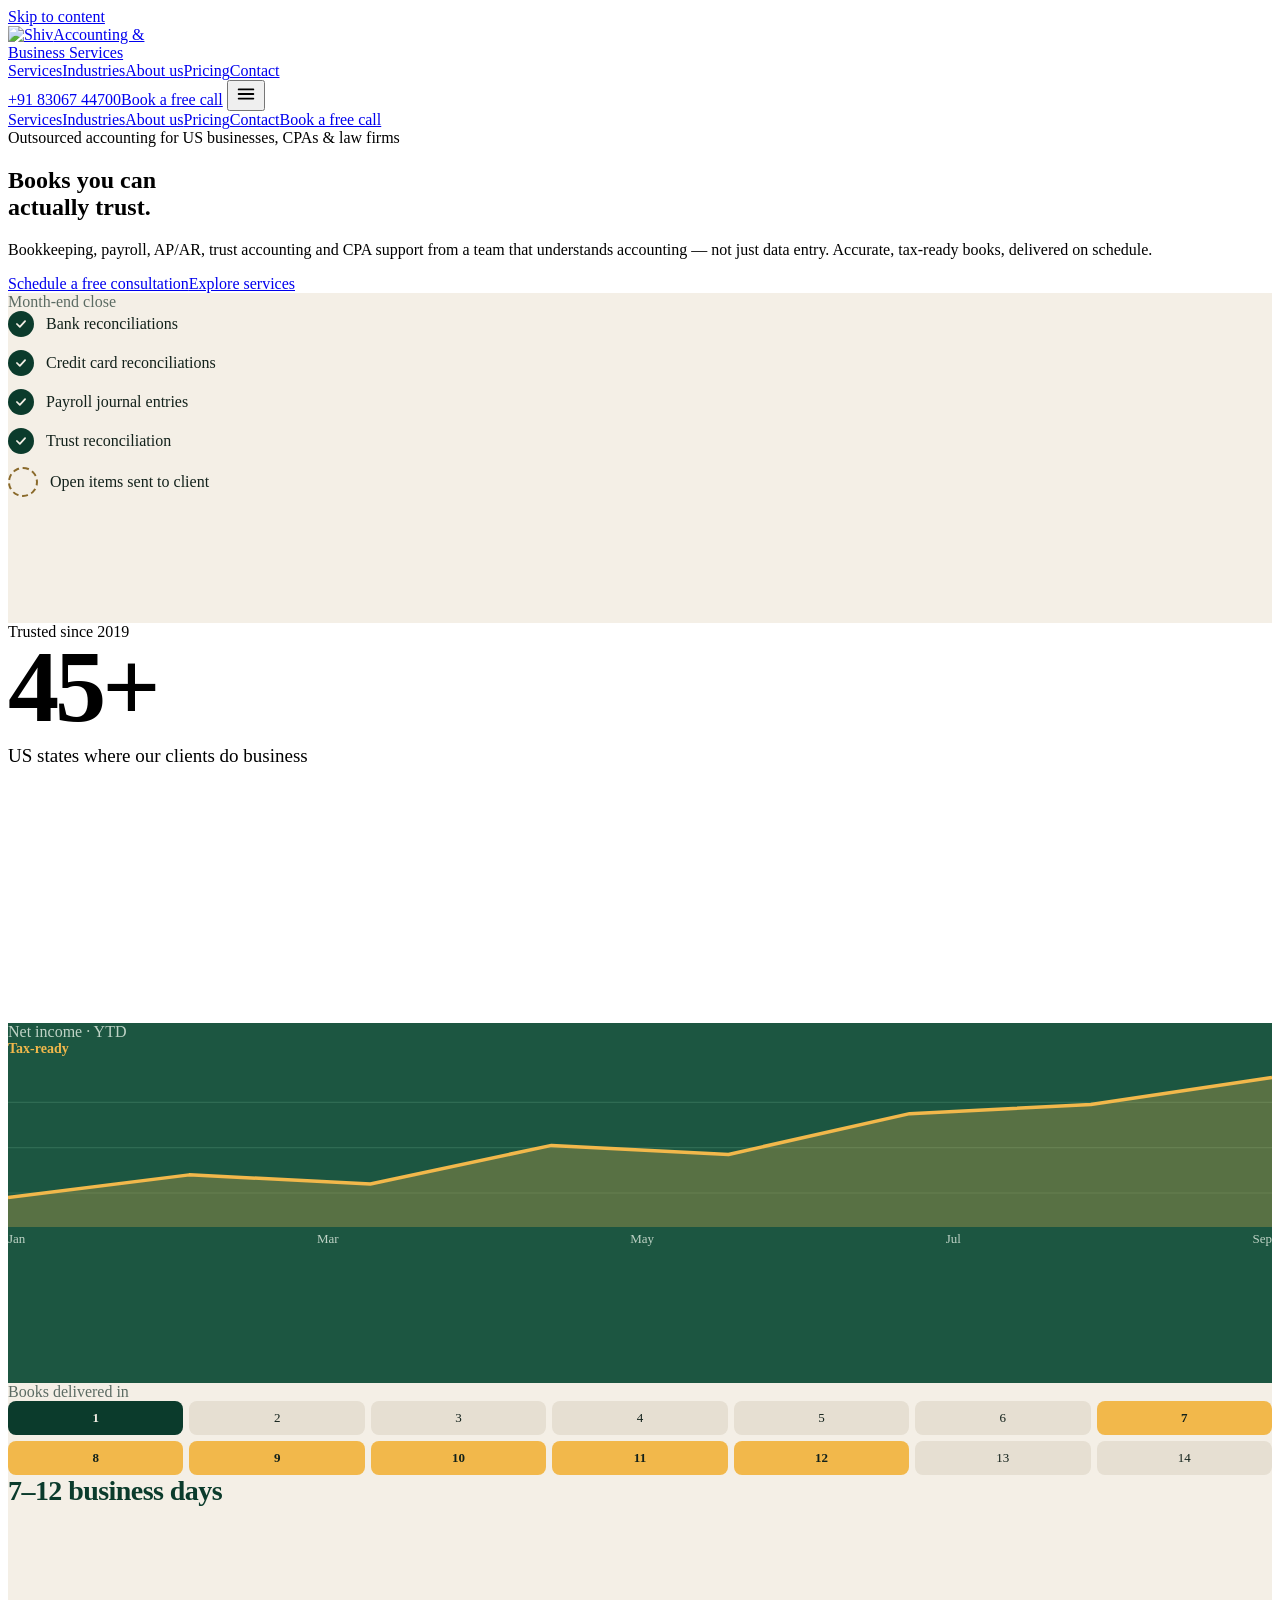
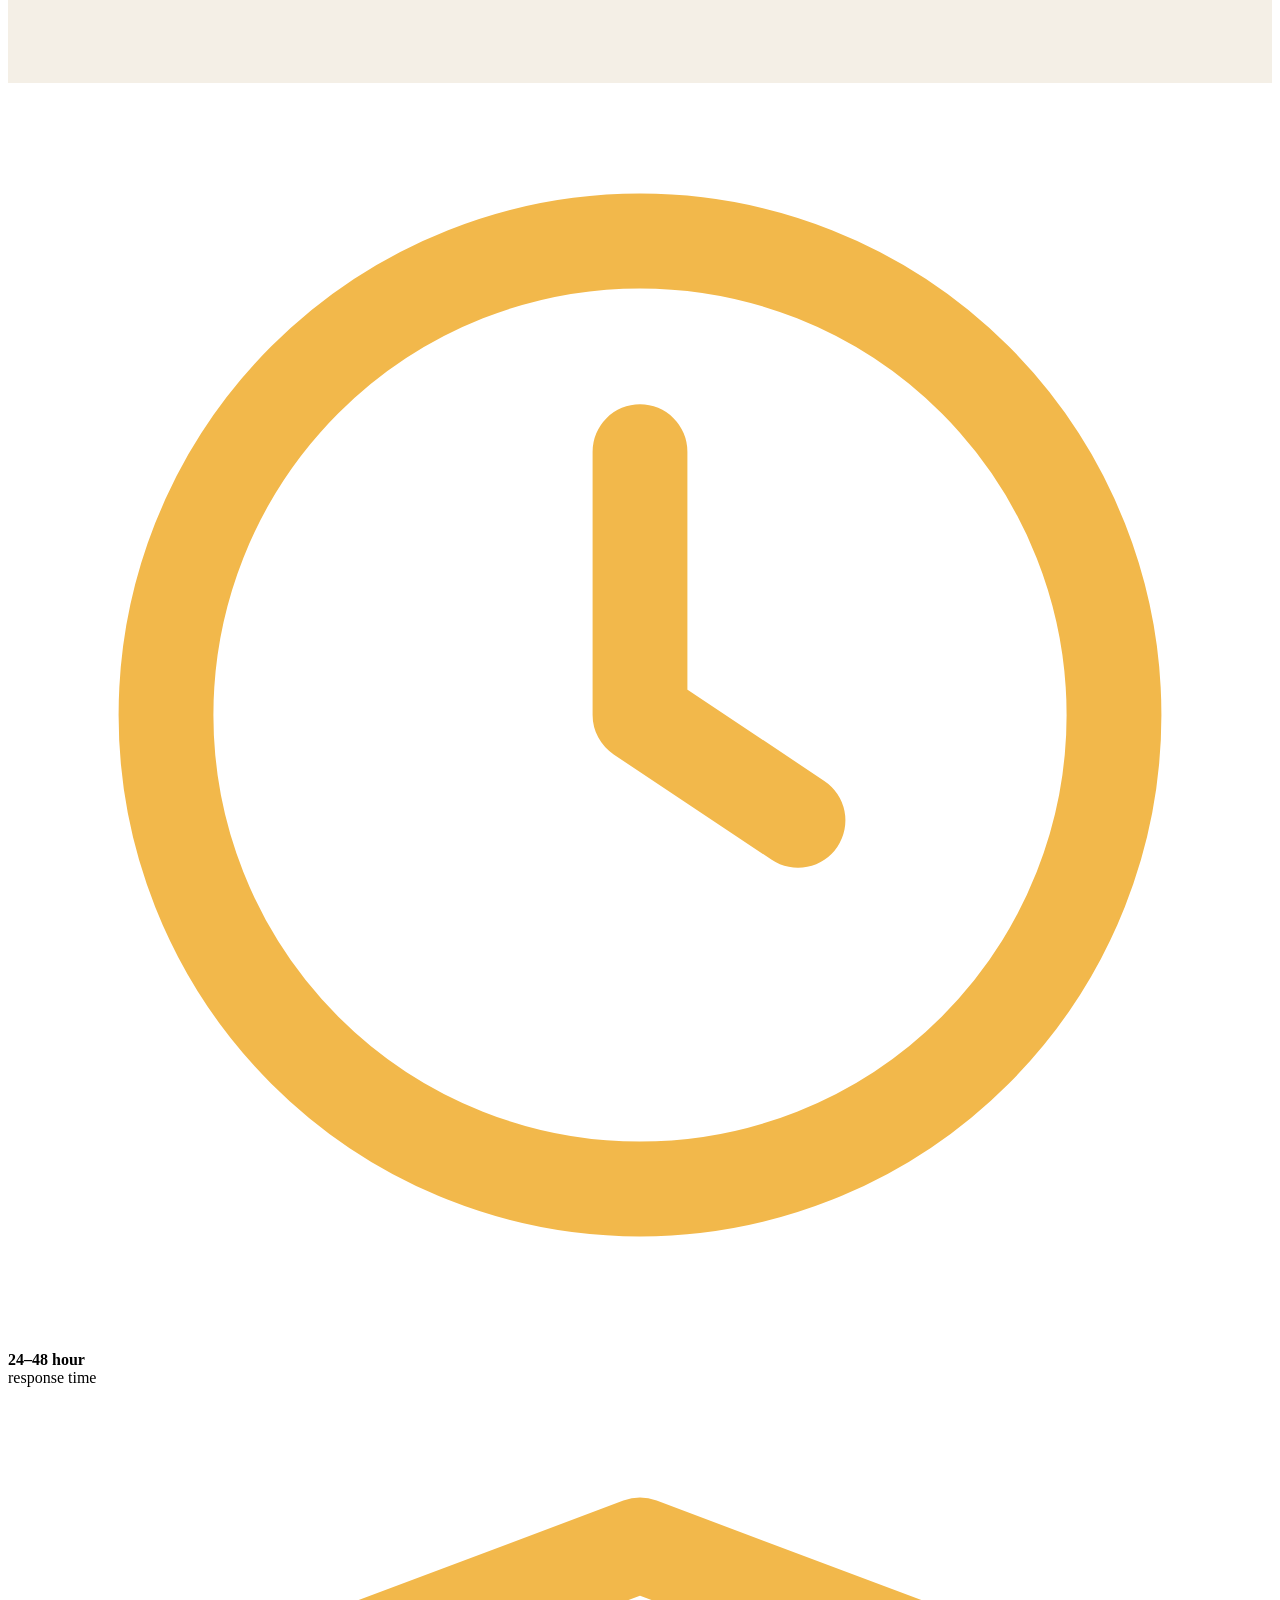
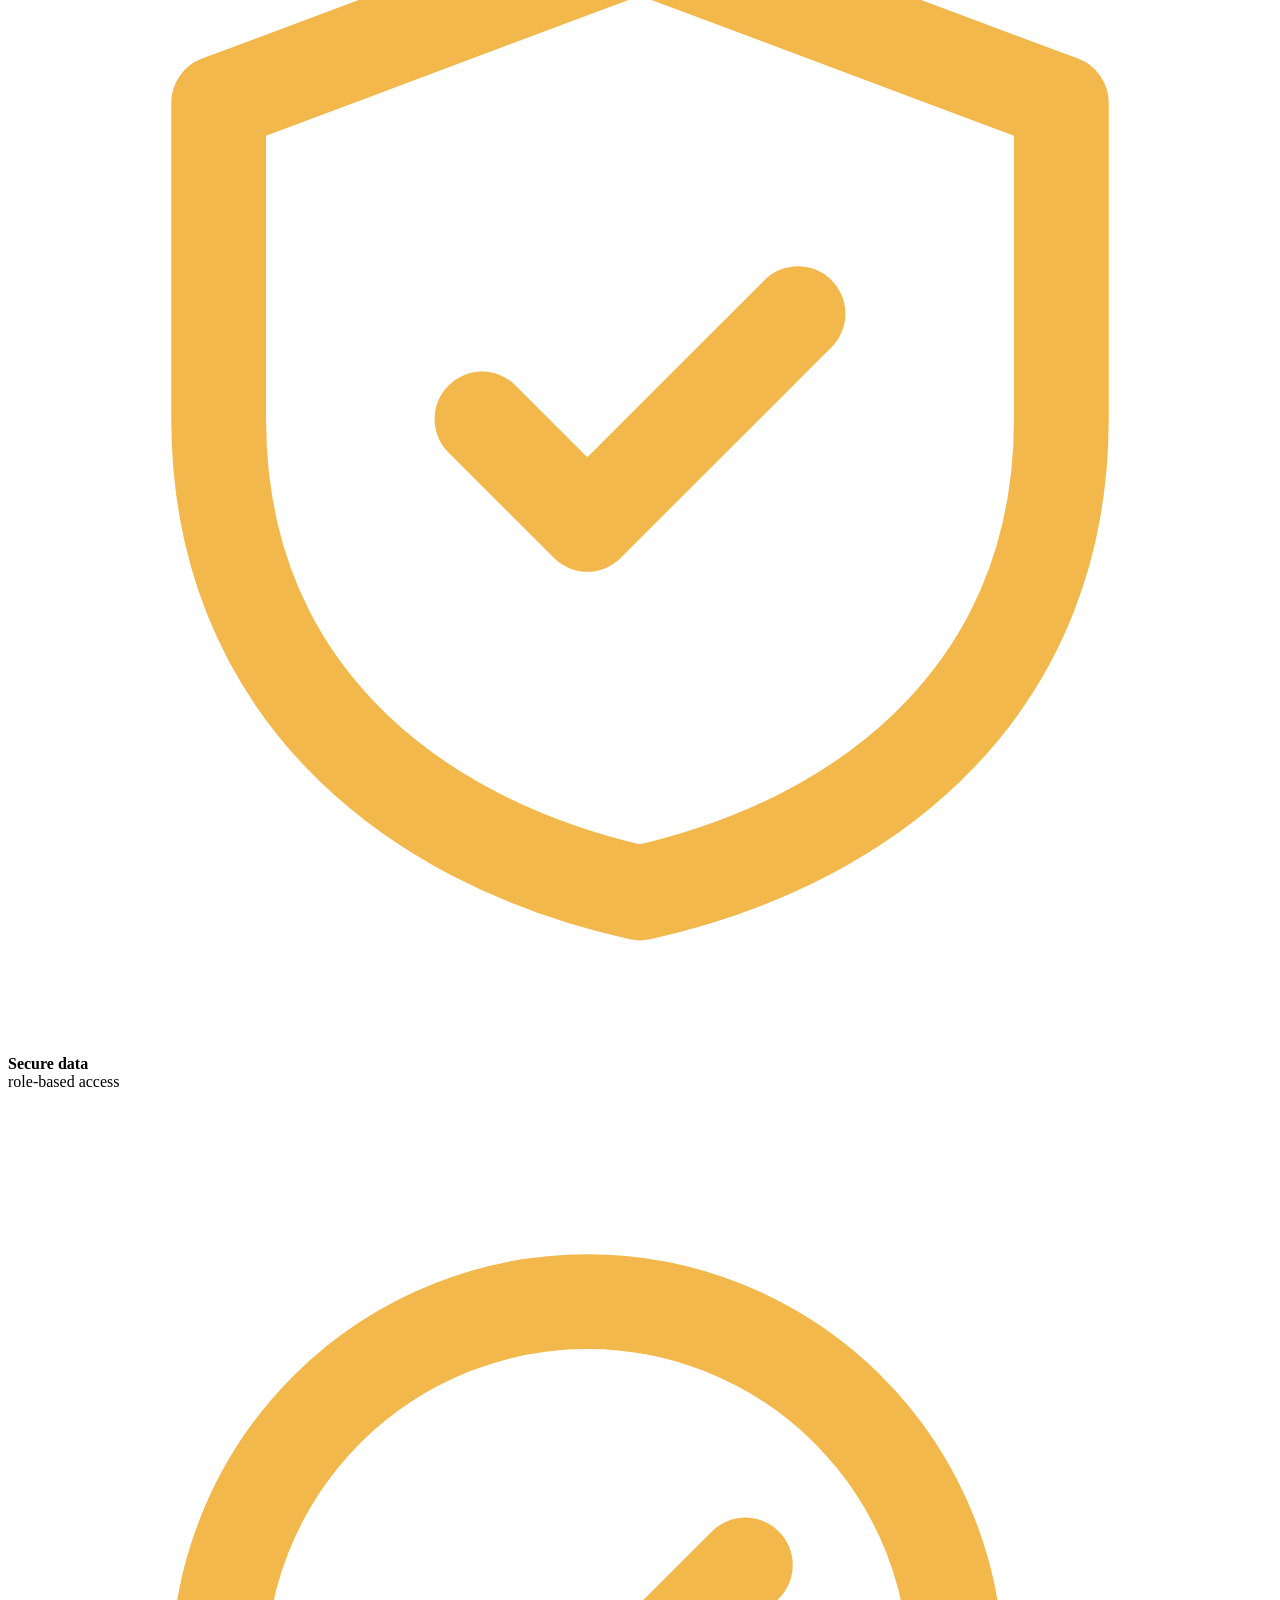
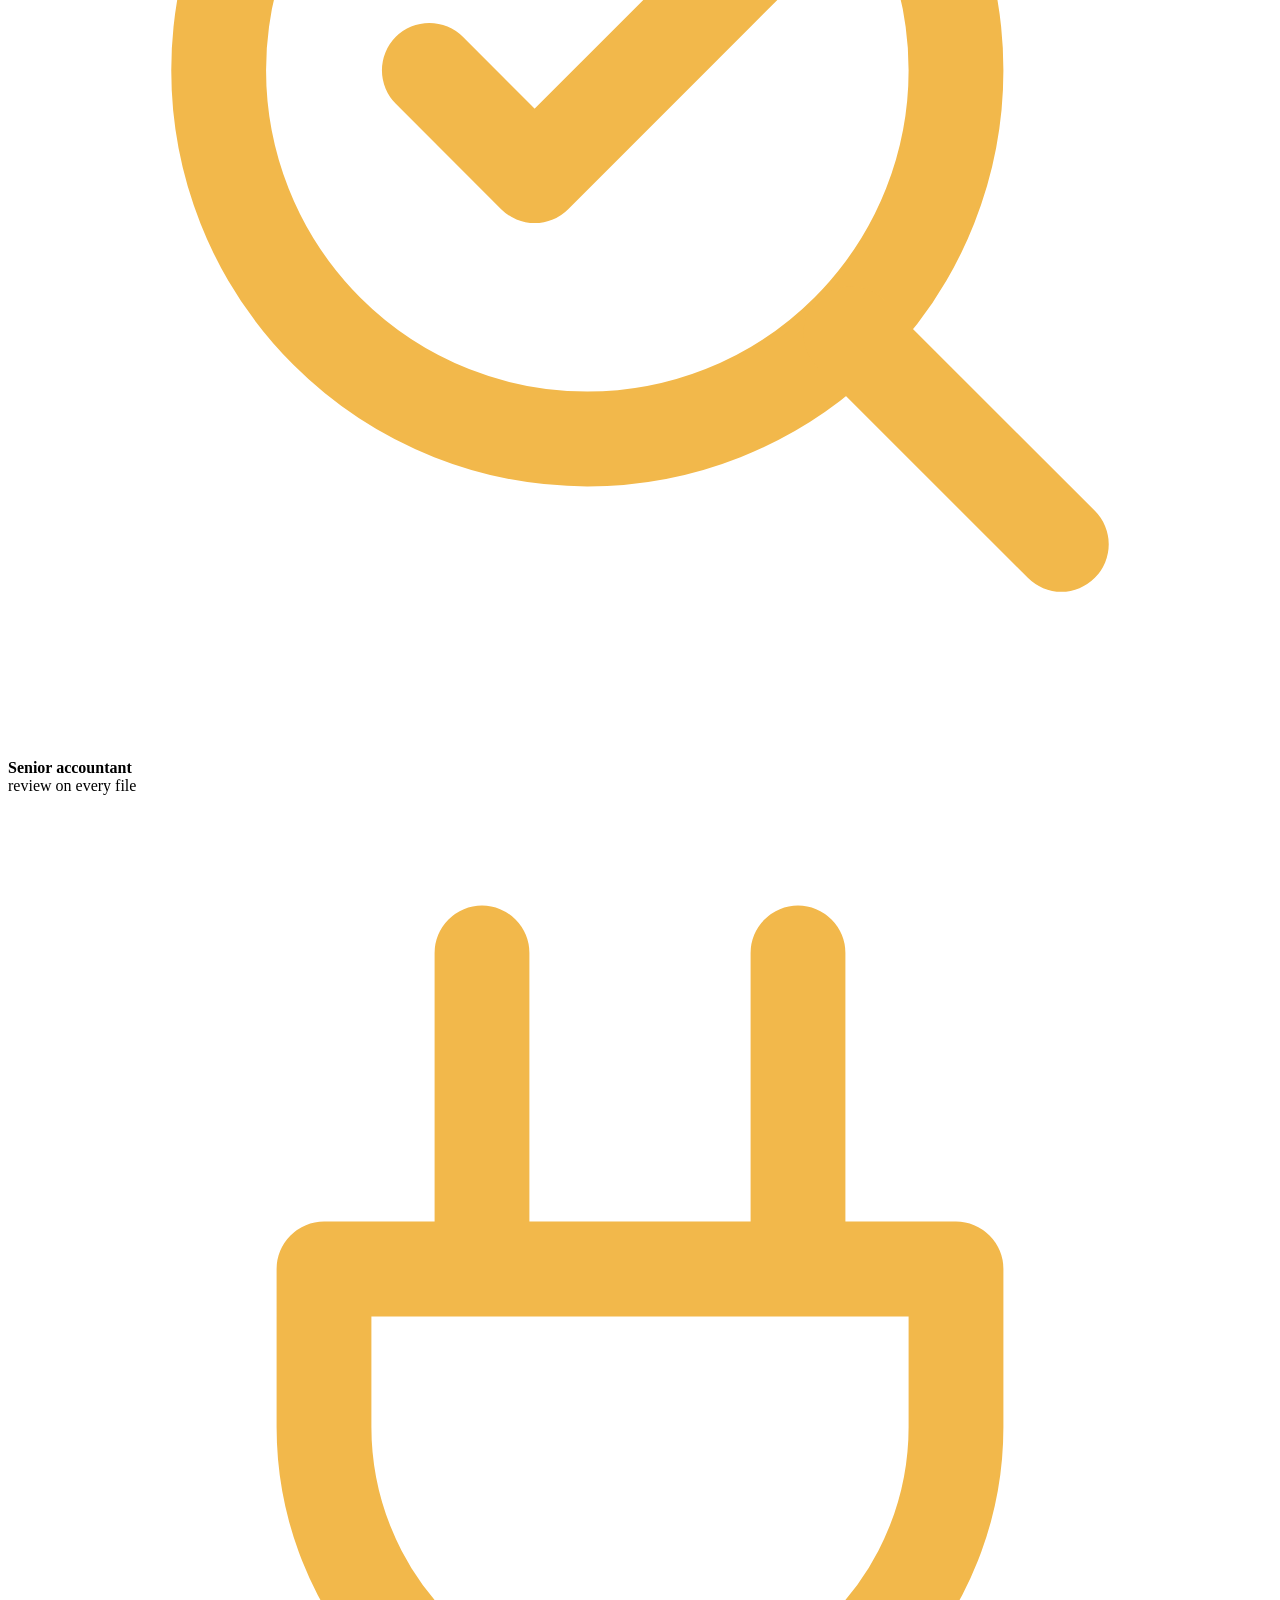
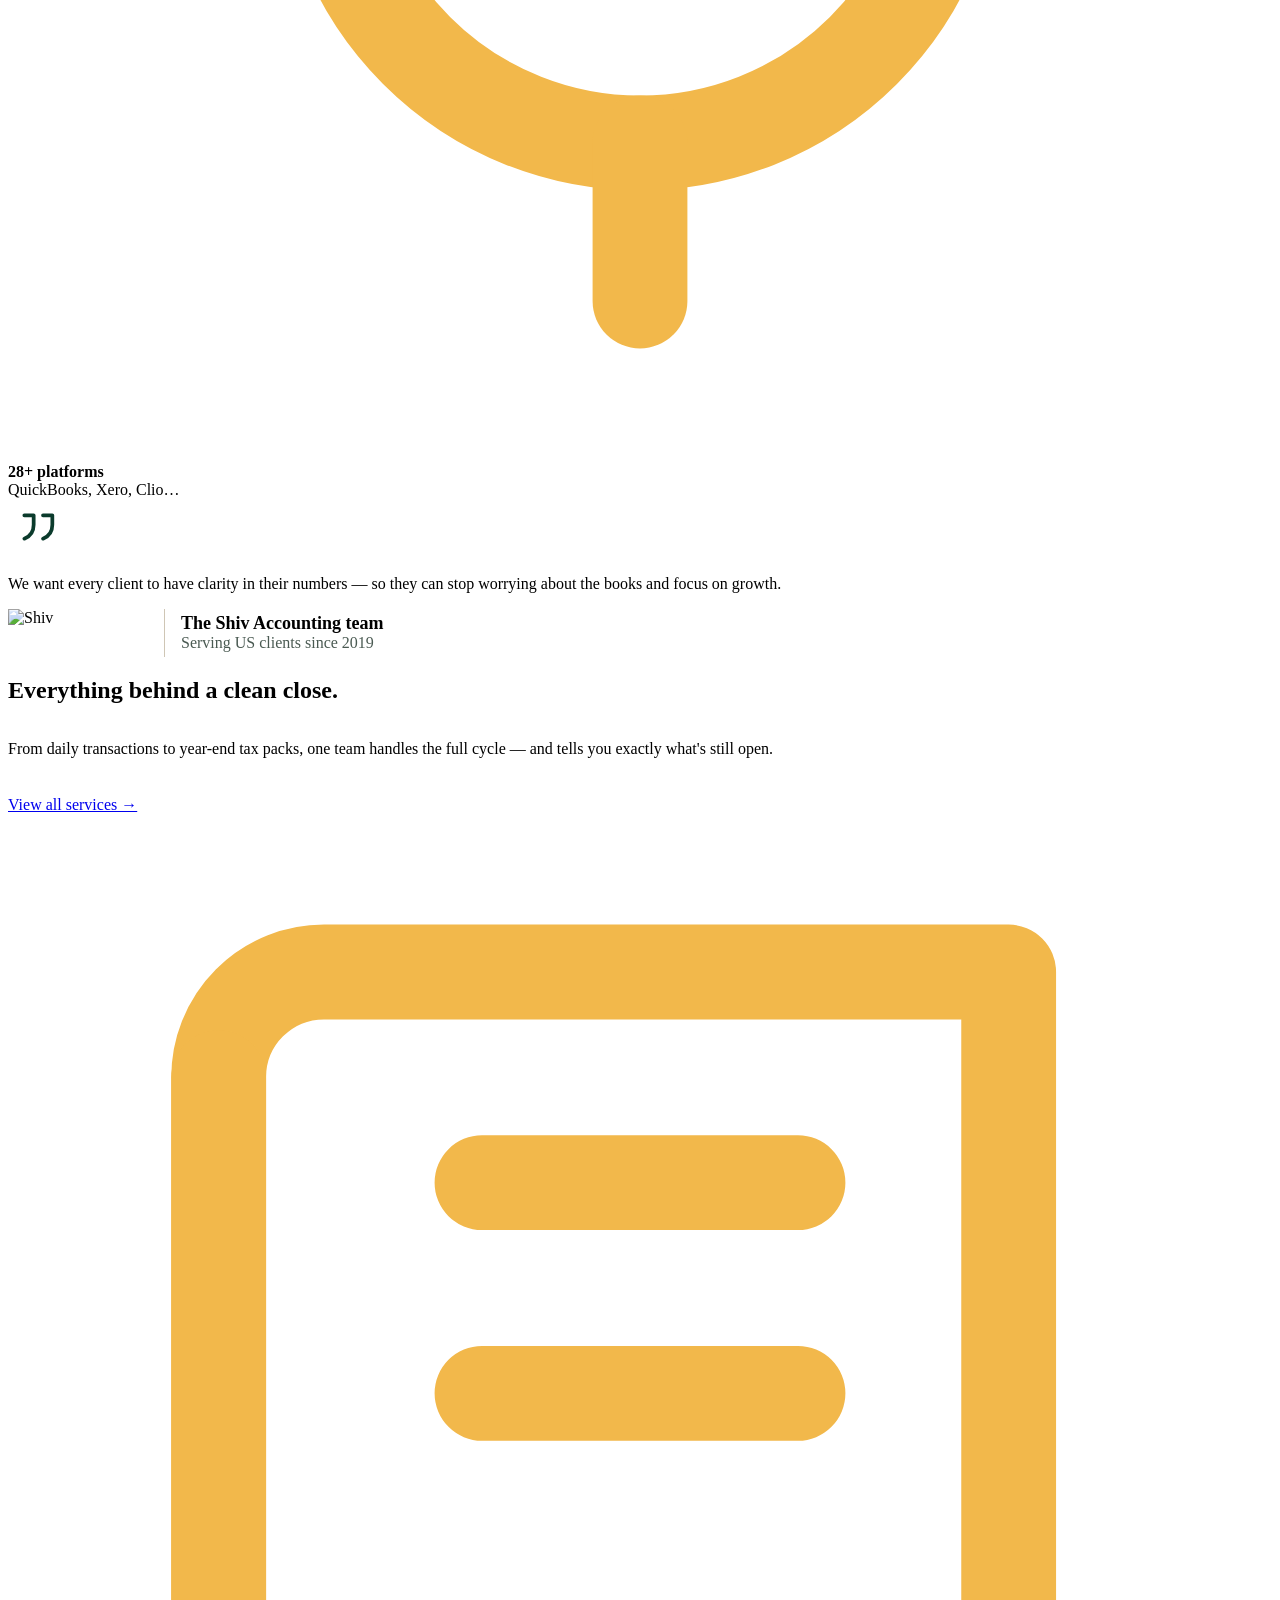
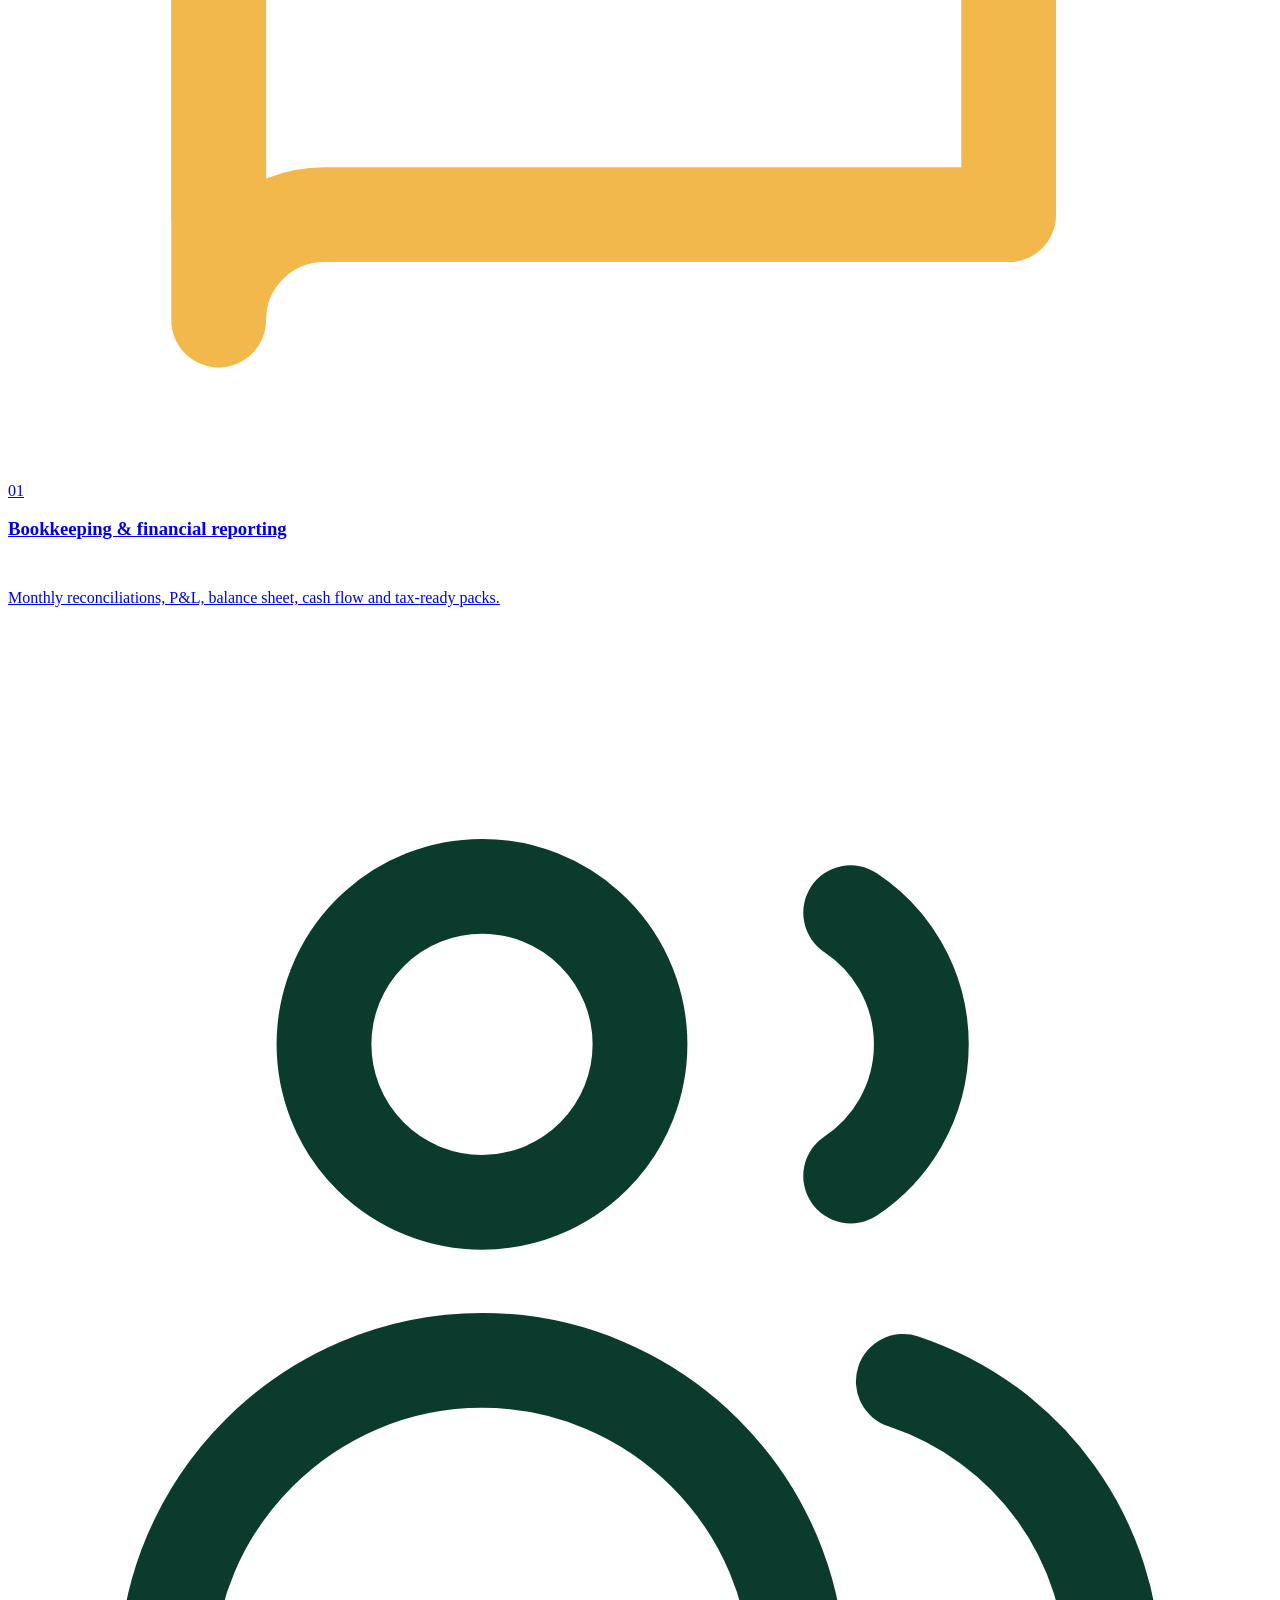
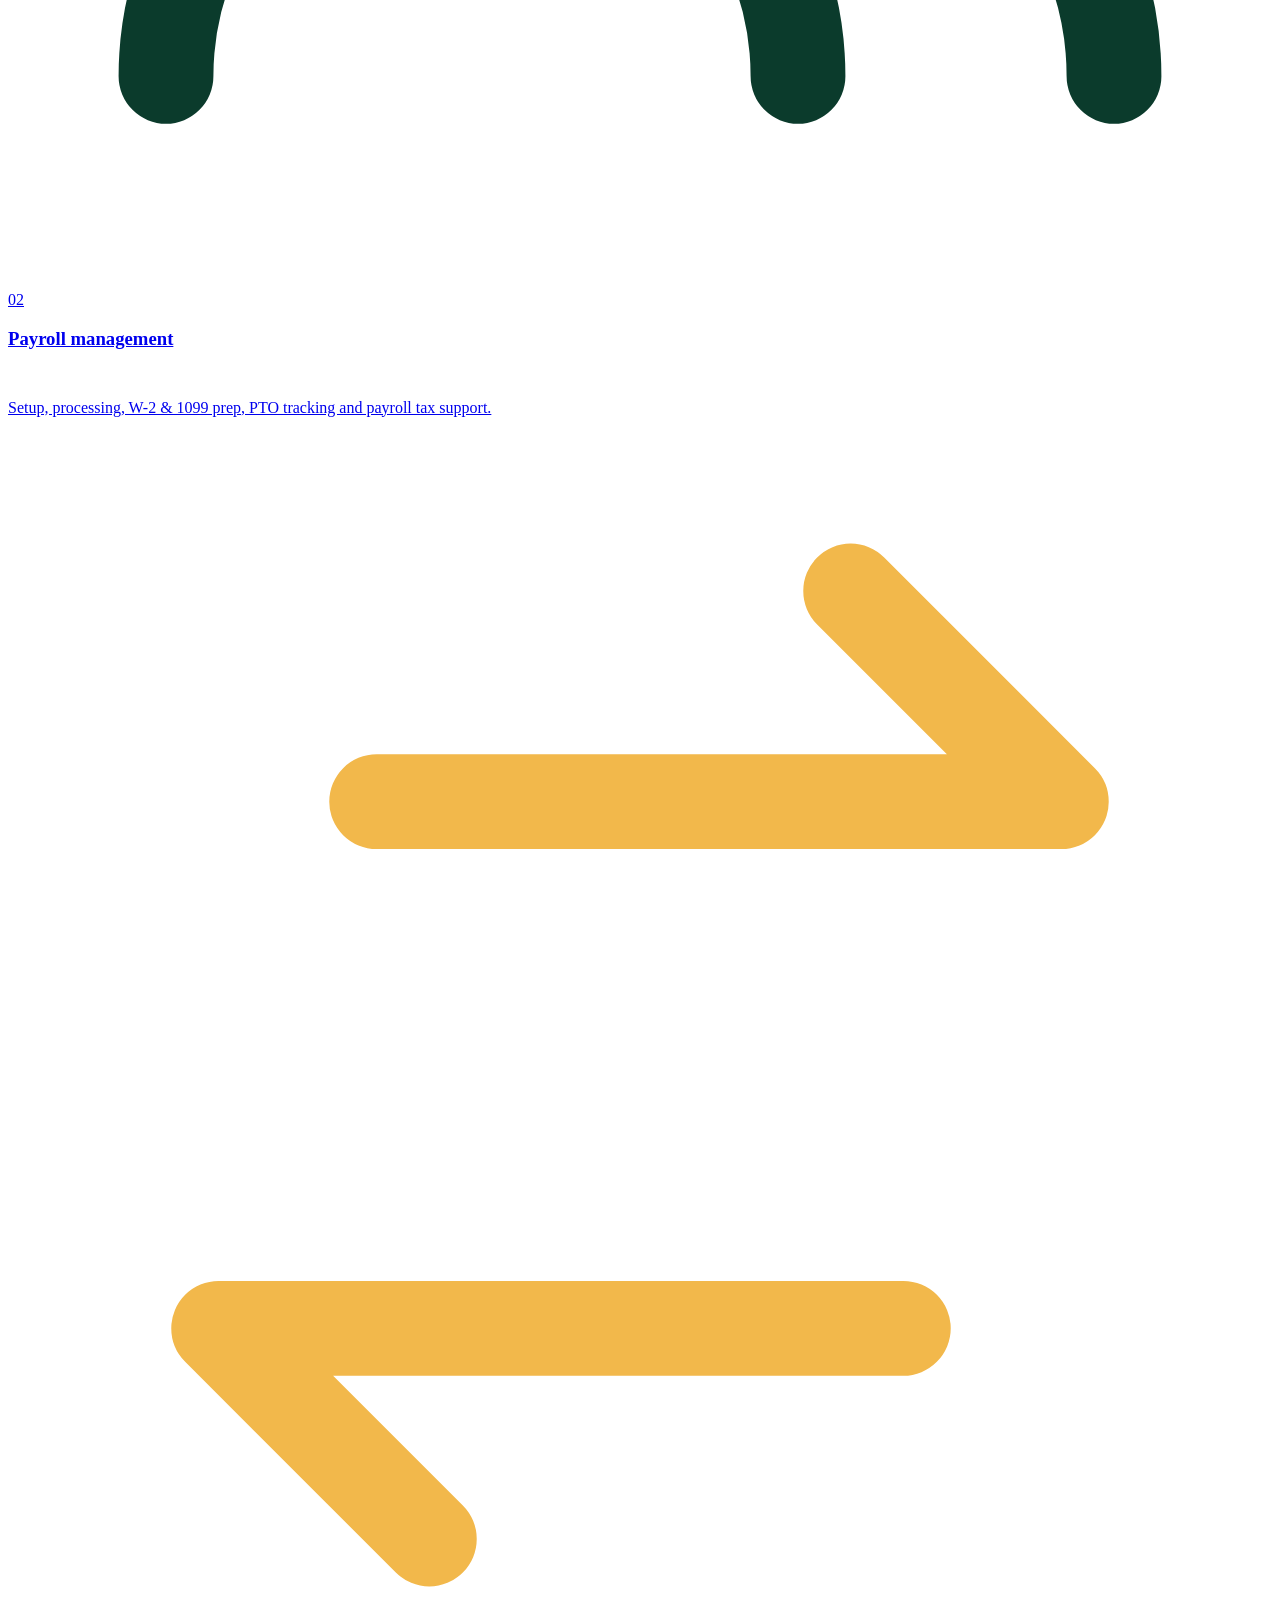
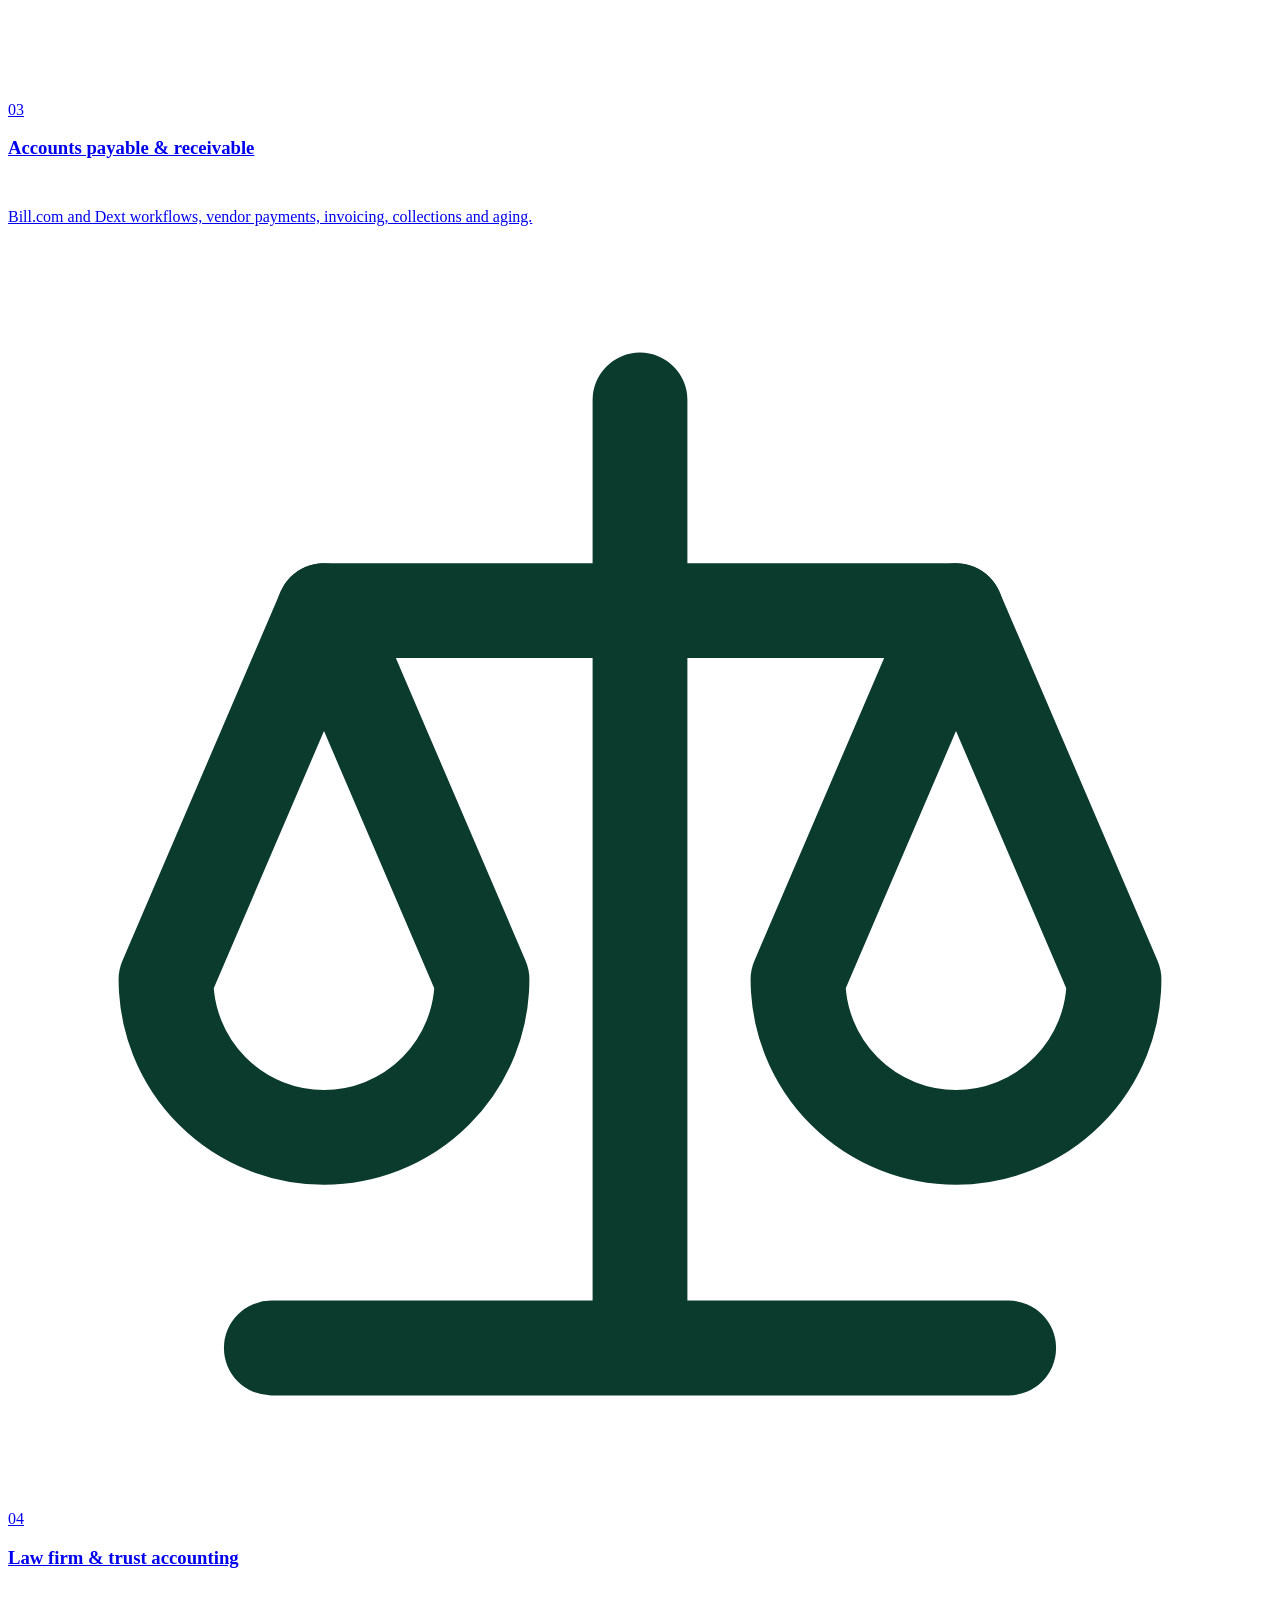
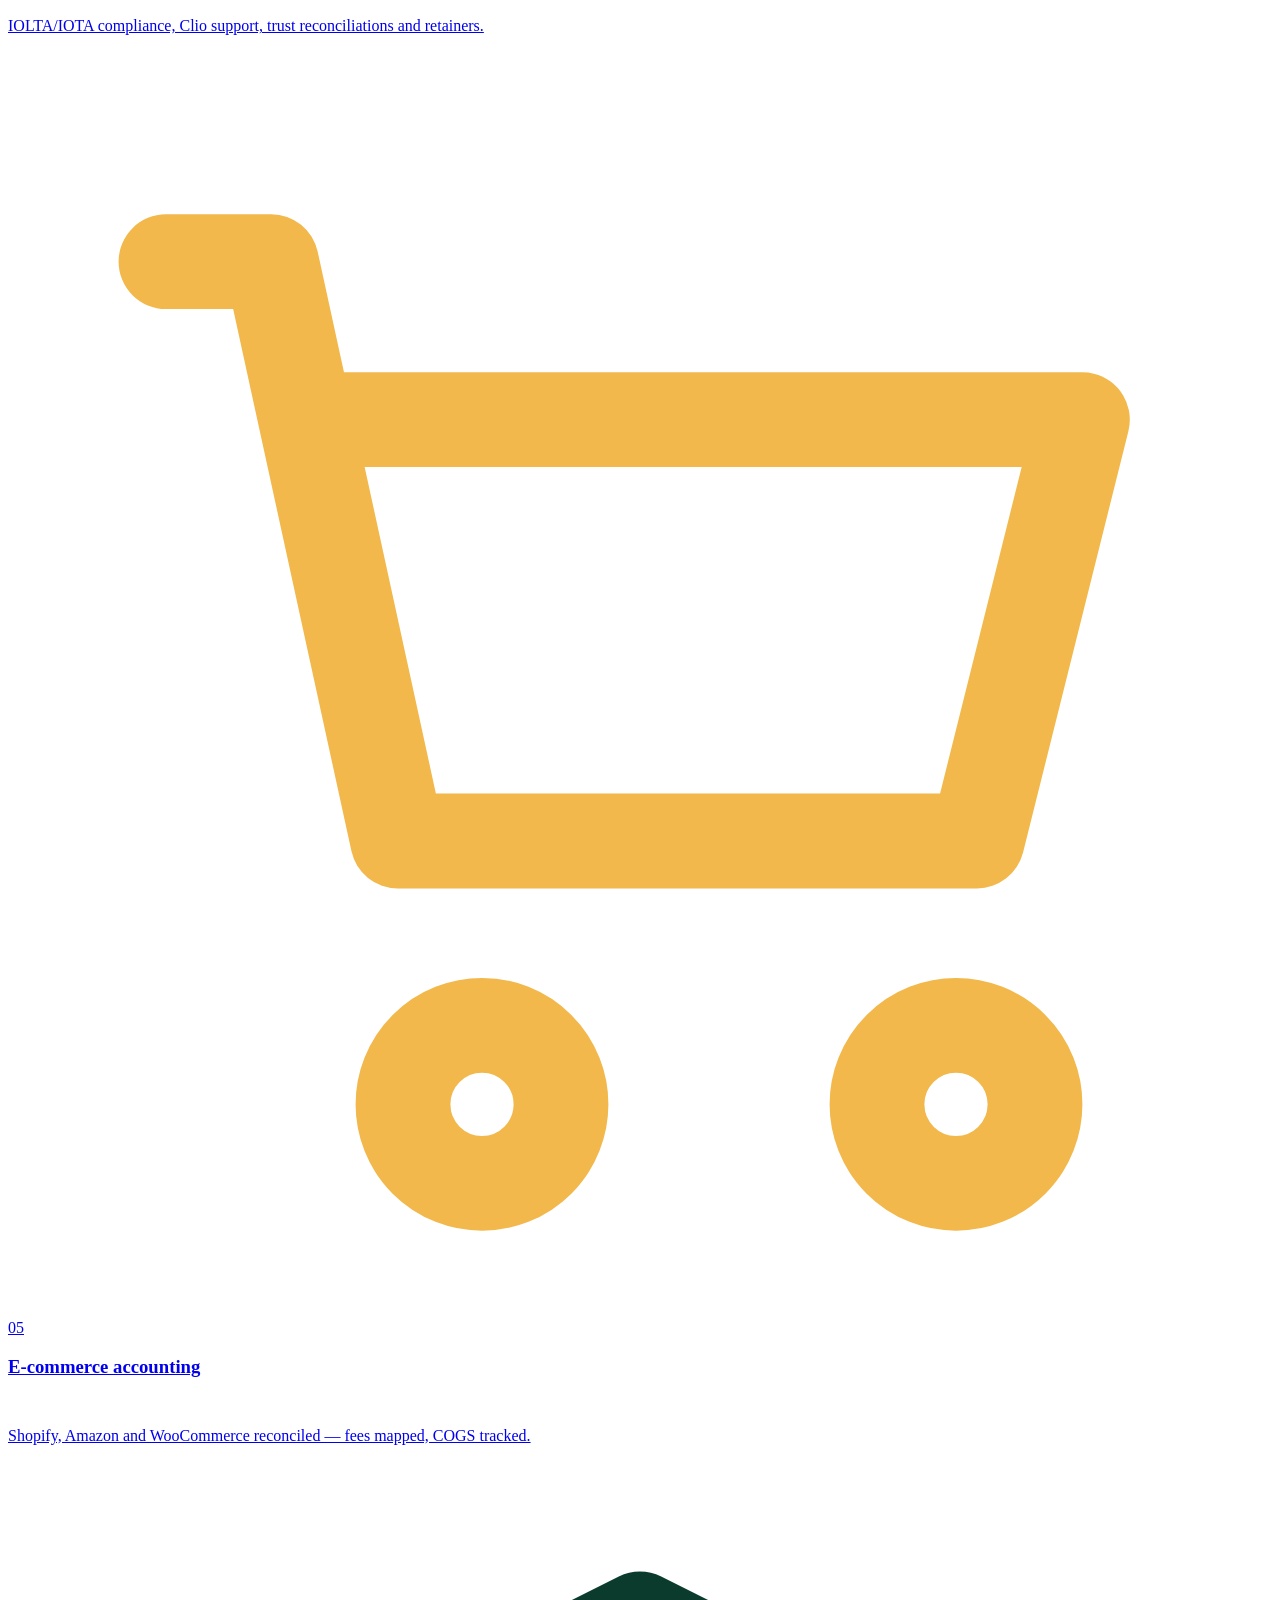
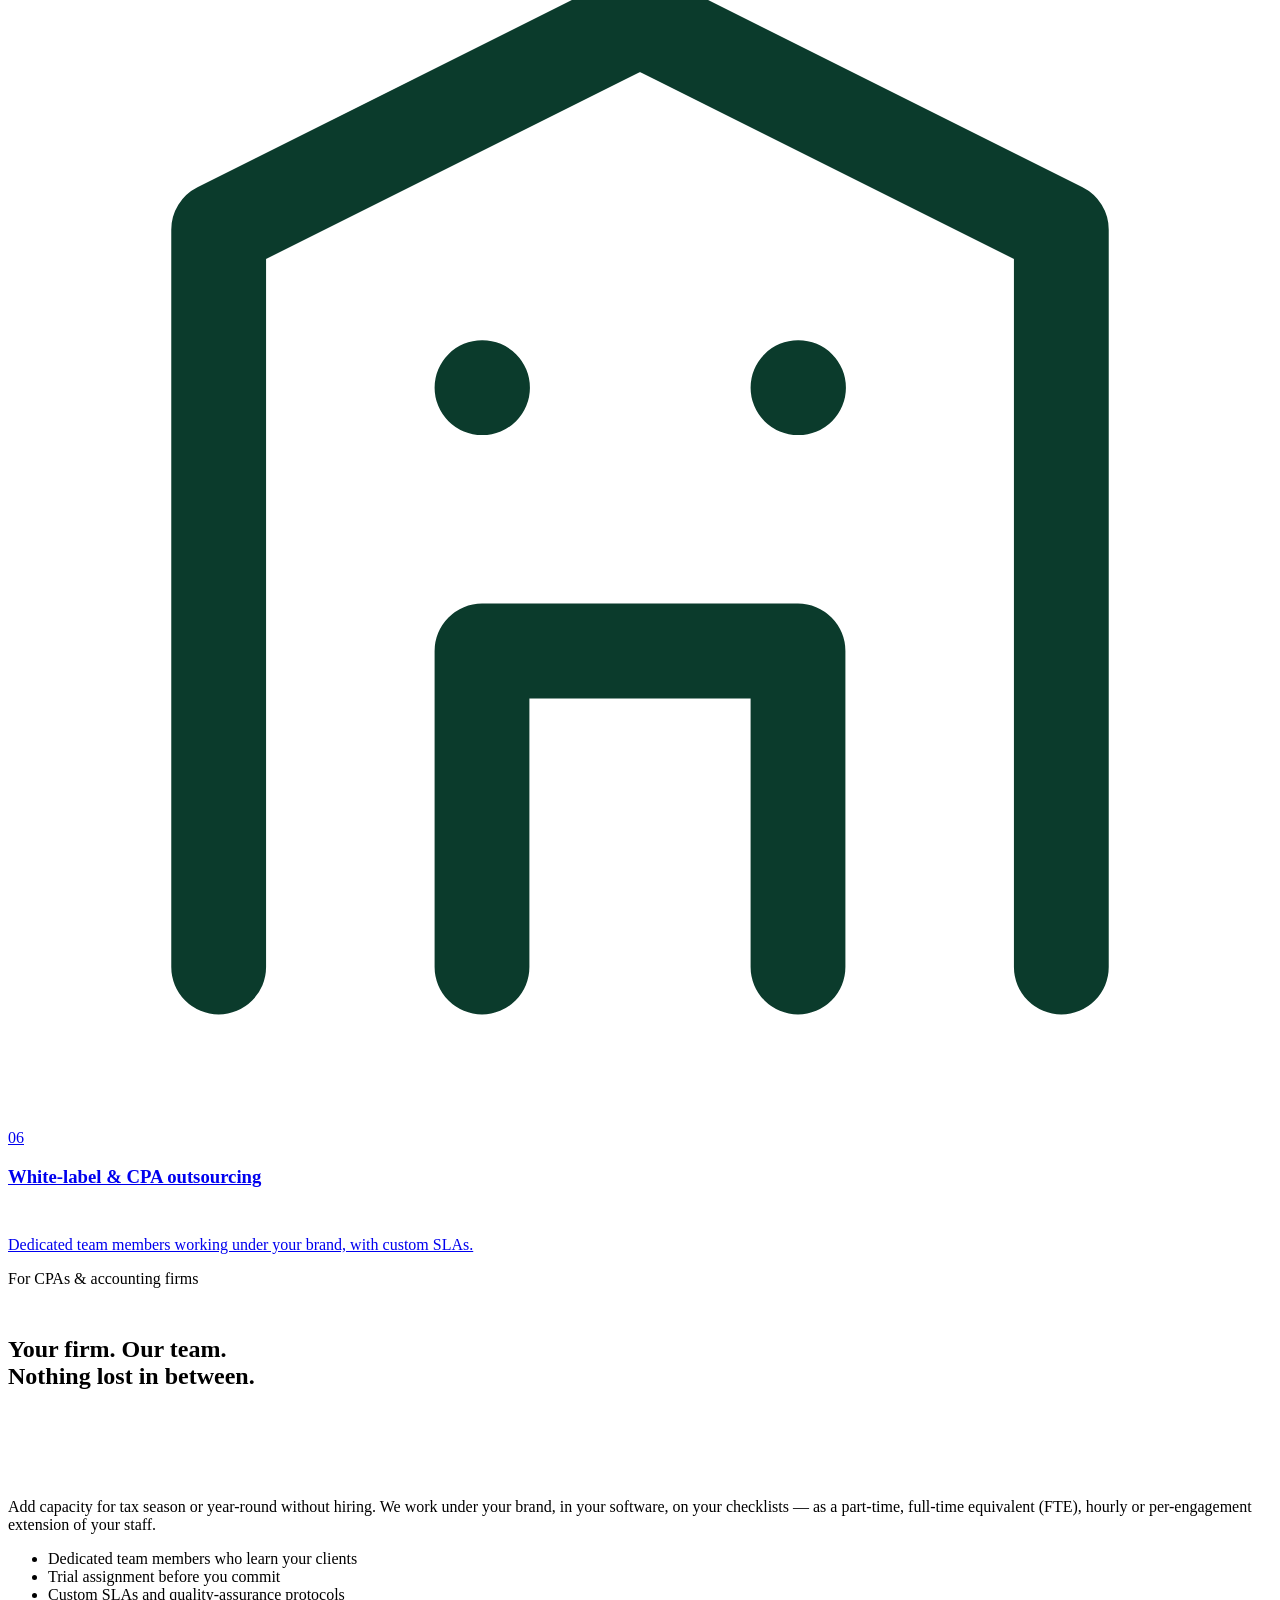
==== index.html @ 63b7c2d8 "Add files via upload" ====
<!doctype html>
<html lang="en">
<head>
<meta charset="utf-8">
<meta name="viewport" content="width=device-width, initial-scale=1">
<title>Shiv Accounting | Outsourced Bookkeeping & Accounting for US Businesses and CPAs</title>
<meta name="description" content="Outsourced bookkeeping, payroll, AP/AR, trust accounting and CPA support for US businesses, CPA firms and law firms. Accurate, tax-ready books from $500/month.">
<link rel="canonical" href="https://www.shivaccounting.com/">
<meta property="og:type" content="website">
<meta property="og:title" content="Shiv Accounting | Outsourced Bookkeeping & Accounting for US Businesses and CPAs">
<meta property="og:description" content="Outsourced bookkeeping, payroll, AP/AR, trust accounting and CPA support for US businesses, CPA firms and law firms. Accurate, tax-ready books from $500/month.">
<meta property="og:url" content="https://www.shivaccounting.com/">
<meta property="og:image" content="https://www.shivaccounting.com/assets/og-image.jpg">
<meta name="twitter:card" content="summary_large_image">
<meta name="theme-color" content="#0B3B2C">
<link rel="icon" type="image/png" href="favicon.png">
<link rel="apple-touch-icon" href="apple-touch-icon.png">
<link rel="preconnect" href="https://fonts.googleapis.com">
<link rel="preconnect" href="https://fonts.gstatic.com" crossorigin>
<link rel="stylesheet" href="https://fonts.googleapis.com/css2?family=Bricolage+Grotesque:opsz,wght@12..96,500;12..96,700;12..96,800&family=DM+Sans:opsz,wght@9..40,400;9..40,500;9..40,700&display=swap">
<link rel="stylesheet" href="assets/styles.css">
</head>
<body>
<a class="skip" href="#main">Skip to content</a>
<header class="site-header">
<div class="wrap nav">
<a class="brand" href="index.html" aria-label="Shiv Accounting home"><img src="assets/logo-cream.png" alt="Shiv" width="128" height="44"><span>Accounting &amp;<br>Business Services</span></a>
<nav class="nav-links" aria-label="Main"><a href="services.html">Services</a><a href="industries.html">Industries</a><a href="about.html">About us</a><a href="contact.html#pricing">Pricing</a><a href="contact.html">Contact</a></nav>
<div class="nav-cta"><a class="phone" href="tel:+918306744700">+91 83067 44700</a><a class="btn btn-cream" href="https://calendly.com/kailash-d-shivaccounting/30min" target="_blank" rel="noopener">Book a free call</a>
<button class="menu-btn" type="button" aria-label="Open menu" aria-expanded="false" aria-controls="mobile-menu"><svg width="22" height="22" viewBox="0 0 24 24" fill="none" stroke="currentColor" stroke-width="2" stroke-linecap="round"><path d="M4 7h16M4 12h16M4 17h16"/></svg></button></div>
</div>
<div class="mobile-menu" id="mobile-menu"><a href="services.html">Services</a><a href="industries.html">Industries</a><a href="about.html">About us</a><a href="contact.html#pricing">Pricing</a><a href="contact.html">Contact</a><a class="btn btn-accent" href="https://calendly.com/kailash-d-shivaccounting/30min" target="_blank" rel="noopener">Book a free call</a></div>
</header>
<main id="main">

<section class="dark hero">
<div class="wrap">
<div class="hero-copy">
<div class="eyebrow dot t-accent">Outsourced accounting for US businesses, CPAs &amp; law firms</div>
<h1 class="h-hero">Books you can<br>actually trust.</h1>
<div class="hero-bottom"><p class="lead">Bookkeeping, payroll, AP/AR, trust accounting and CPA support from a team that understands accounting — not just data entry. Accurate, tax-ready books, delivered on schedule.</p>
<div class="btn-row"><a class="btn btn-accent" href="https://calendly.com/kailash-d-shivaccounting/30min" target="_blank" rel="noopener">Schedule a free consultation</a><a class="btn btn-ghost-light" href="services.html">Explore services</a></div></div>
</div>
<div class="collage" aria-hidden="true">
<div class="tile hide-sm" style="height:330px;background:#F4EFE6;color:#12211B"><div class="eyebrow" style="color:#5B6B63">Month-end close</div>
<div style="display:flex;flex-direction:column;gap:13px;font-size:16px"><div style="display:flex;align-items:center;gap:12px"><span style="width:26px;height:26px;border-radius:99px;background:#0B3B2C;display:flex;align-items:center;justify-content:center;flex-shrink:0"><svg width="14" height="14" viewBox="0 0 24 24" fill="none" stroke="#F4EFE6" stroke-width="3" stroke-linecap="round" stroke-linejoin="round"><path d="M5 12l5 5 9-10"/></svg></span>Bank reconciliations</div><div style="display:flex;align-items:center;gap:12px"><span style="width:26px;height:26px;border-radius:99px;background:#0B3B2C;display:flex;align-items:center;justify-content:center;flex-shrink:0"><svg width="14" height="14" viewBox="0 0 24 24" fill="none" stroke="#F4EFE6" stroke-width="3" stroke-linecap="round" stroke-linejoin="round"><path d="M5 12l5 5 9-10"/></svg></span>Credit card reconciliations</div><div style="display:flex;align-items:center;gap:12px"><span style="width:26px;height:26px;border-radius:99px;background:#0B3B2C;display:flex;align-items:center;justify-content:center;flex-shrink:0"><svg width="14" height="14" viewBox="0 0 24 24" fill="none" stroke="#F4EFE6" stroke-width="3" stroke-linecap="round" stroke-linejoin="round"><path d="M5 12l5 5 9-10"/></svg></span>Payroll journal entries</div><div style="display:flex;align-items:center;gap:12px"><span style="width:26px;height:26px;border-radius:99px;background:#0B3B2C;display:flex;align-items:center;justify-content:center;flex-shrink:0"><svg width="14" height="14" viewBox="0 0 24 24" fill="none" stroke="#F4EFE6" stroke-width="3" stroke-linecap="round" stroke-linejoin="round"><path d="M5 12l5 5 9-10"/></svg></span>Trust reconciliation</div><div style="display:flex;align-items:center;gap:12px"><span style="width:26px;height:26px;border-radius:99px;border:2px dashed #8A6A2B;flex-shrink:0"></span>Open items sent to client</div></div></div>
<div class="tile accent-bg" style="height:400px"><div class="eyebrow">Trusted since 2019</div><div><div style="font-family:var(--display);font-size:clamp(76px,8vw,116px);font-weight:800;line-height:.9;letter-spacing:-.04em">45+</div><div style="font-size:19px;font-weight:500;margin-top:12px">US states where our clients do business</div></div></div>
<div class="tile hide-md show-sm" style="height:360px;background:#1C5641;color:#F4EFE6"><div class="row"><div class="eyebrow" style="color:#BFD3C6">Net income · YTD</div><div style="font-size:14px;font-weight:700;color:#F2B84B">Tax-ready</div></div>
<svg width="100%" height="170" viewBox="0 0 300 150" preserveAspectRatio="none"><path d="M0 40H300M0 80H300M0 120H300" stroke="#2F6B53" stroke-width="1"/><path d="M0 124 L43 104 L86 112 L129 78 L171 86 L214 50 L257 42 L300 18 L300 150 L0 150Z" fill="#F2B84B" fill-opacity=".28"/><path d="M0 124 L43 104 L86 112 L129 78 L171 86 L214 50 L257 42 L300 18" fill="none" stroke="#F2B84B" stroke-width="3.5" stroke-linejoin="round" vector-effect="non-scaling-stroke"/></svg>
<div style="display:flex;justify-content:space-between;font-size:13px;color:#BFD3C6"><span>Jan</span><span>Mar</span><span>May</span><span>Jul</span><span>Sep</span></div></div>
<div class="tile hide-md" style="height:300px;background:#F4EFE6;color:#12211B"><div class="eyebrow" style="color:#5B6B63">Books delivered in</div><div style="display:grid;grid-template-columns:repeat(7,minmax(0,1fr));gap:6px"><div style="height:34px;border-radius:8px;background:#0B3B2C;color:#F4EFE6;font-weight:700;font-size:13px;display:flex;align-items:center;justify-content:center">1</div><div style="height:34px;border-radius:8px;background:#E6DFD2;font-size:13px;display:flex;align-items:center;justify-content:center">2</div><div style="height:34px;border-radius:8px;background:#E6DFD2;font-size:13px;display:flex;align-items:center;justify-content:center">3</div><div style="height:34px;border-radius:8px;background:#E6DFD2;font-size:13px;display:flex;align-items:center;justify-content:center">4</div><div style="height:34px;border-radius:8px;background:#E6DFD2;font-size:13px;display:flex;align-items:center;justify-content:center">5</div><div style="height:34px;border-radius:8px;background:#E6DFD2;font-size:13px;display:flex;align-items:center;justify-content:center">6</div><div style="height:34px;border-radius:8px;background:#F2B84B;font-weight:700;font-size:13px;display:flex;align-items:center;justify-content:center">7</div><div style="height:34px;border-radius:8px;background:#F2B84B;font-weight:700;font-size:13px;display:flex;align-items:center;justify-content:center">8</div><div style="height:34px;border-radius:8px;background:#F2B84B;font-weight:700;font-size:13px;display:flex;align-items:center;justify-content:center">9</div><div style="height:34px;border-radius:8px;background:#F2B84B;font-weight:700;font-size:13px;display:flex;align-items:center;justify-content:center">10</div><div style="height:34px;border-radius:8px;background:#F2B84B;font-weight:700;font-size:13px;display:flex;align-items:center;justify-content:center">11</div><div style="height:34px;border-radius:8px;background:#F2B84B;font-weight:700;font-size:13px;display:flex;align-items:center;justify-content:center">12</div><div style="height:34px;border-radius:8px;background:#E6DFD2;font-size:13px;display:flex;align-items:center;justify-content:center">13</div><div style="height:34px;border-radius:8px;background:#E6DFD2;font-size:13px;display:flex;align-items:center;justify-content:center">14</div></div><div style="font-family:var(--display);font-size:28px;font-weight:800;letter-spacing:-.02em;color:#0B3B2C">7–12 business days</div></div>
</div>
</div>
</section>

<section class="wrap trust"><div><span class="icon"><svg viewBox="0 0 24 24" fill="none" stroke="#F2B84B" stroke-width="1.8" stroke-linecap="round" stroke-linejoin="round" aria-hidden="true"><circle cx="12" cy="12" r="9"/><path d="M12 7v5l3 2"/></svg></span><span><strong>24–48 hour</strong><br>response time</span></div><div><span class="icon"><svg viewBox="0 0 24 24" fill="none" stroke="#F2B84B" stroke-width="1.8" stroke-linecap="round" stroke-linejoin="round" aria-hidden="true"><path d="M12 3l8 3v6c0 5-3.5 8-8 9-4.5-1-8-4-8-9V6z"/><path d="M9 12l2 2 4-4"/></svg></span><span><strong>Secure data</strong><br>role-based access</span></div><div><span class="icon"><svg viewBox="0 0 24 24" fill="none" stroke="#F2B84B" stroke-width="1.8" stroke-linecap="round" stroke-linejoin="round" aria-hidden="true"><circle cx="11" cy="11" r="7"/><path d="M20 20l-4-4M8 11l2 2 4-4"/></svg></span><span><strong>Senior accountant</strong><br>review on every file</span></div><div><span class="icon"><svg viewBox="0 0 24 24" fill="none" stroke="#F2B84B" stroke-width="1.8" stroke-linecap="round" stroke-linejoin="round" aria-hidden="true"><path d="M9 3v6M15 3v6M6 9h12v3a6 6 0 0 1-12 0z"/><path d="M12 18v3"/></svg></span><span><strong>28+ platforms</strong><br>QuickBooks, Xero, Clio…</span></div></section>

<section class="wrap sec quote">
<svg width="56" height="56" viewBox="0 0 24 24" fill="none" stroke="#0B3B2C" stroke-width="1.6" stroke-linecap="round" stroke-linejoin="round" aria-hidden="true"><path d="M7 7h4v4c0 3-1.5 5-4 6"/><path d="M15 7h4v4c0 3-1.5 5-4 6"/></svg>
<p class="big">We want every client to have clarity in their numbers — so they can stop worrying about the books and focus on growth.</p>
<div style="display:flex;align-items:center;gap:16px;text-align:left"><img src="assets/logo-brown.png" alt="Shiv" width="140" height="48" style="padding-right:16px;border-right:1px solid #CFC6B5"><div><div style="font-weight:700;font-size:18px">The Shiv Accounting team</div><div style="font-size:16px;color:#4A5A52">Serving US clients since 2019</div></div></div>
</section>

<section class="wrap" style="padding-bottom:var(--sec)">
<div class="head-row"><h2 class="h-lg t-green" style="max-width:900px">Everything behind a clean close.</h2><div style="display:flex;flex-direction:column;gap:22px;align-items:flex-start"><p class="body-lg t-muted">From daily transactions to year-end tax packs, one team handles the full cycle — and tells you exactly what's still open.</p><a class="link-u t-green" href="services.html">View all services →</a></div></div>
<div class="g g-3">
<a class="card svc c-dark" href="services.html#bookkeeping"><div class="svc-top"><div class="icon ic-green"><svg viewBox="0 0 24 24" fill="none" stroke="#F2B84B" stroke-width="1.8" stroke-linecap="round" stroke-linejoin="round" aria-hidden="true"><path d="M4 5a2 2 0 0 1 2-2h13v16H6a2 2 0 0 0-2 2z"/><path d="M4 19V5"/><path d="M9 7h6M9 11h6"/></svg></div><div class="num t-accent">01</div></div>
<div style="display:flex;flex-direction:column;gap:14px"><h3 class="h-card">Bookkeeping &amp; financial reporting</h3><p class="body-lg">Monthly reconciliations, P&amp;L, balance sheet, cash flow and tax-ready packs.</p></div></a>
<a class="card svc c-white" href="services.html#payroll"><div class="svc-top"><div class="icon ic-cream"><svg viewBox="0 0 24 24" fill="none" stroke="#0B3B2C" stroke-width="1.8" stroke-linecap="round" stroke-linejoin="round" aria-hidden="true"><circle cx="9" cy="8" r="3"/><path d="M3 20c0-3.3 2.7-6 6-6s6 2.7 6 6"/><path d="M16 5.5a3 3 0 0 1 0 5M21 20c0-2.6-1.6-4.8-4-5.6"/></svg></div><div class="num t-green">02</div></div>
<div style="display:flex;flex-direction:column;gap:14px"><h3 class="h-card">Payroll management</h3><p class="body-lg">Setup, processing, W-2 &amp; 1099 prep, PTO tracking and payroll tax support.</p></div></a>
<a class="card svc c-accent" href="services.html#ap-ar"><div class="svc-top"><div class="icon ic-dark"><svg viewBox="0 0 24 24" fill="none" stroke="#F2B84B" stroke-width="1.8" stroke-linecap="round" stroke-linejoin="round" aria-hidden="true"><path d="M7 7h13l-4-4M17 17H4l4 4"/></svg></div><div class="num ">03</div></div>
<div style="display:flex;flex-direction:column;gap:14px"><h3 class="h-card">Accounts payable &amp; receivable</h3><p class="body-lg">Bill.com and Dext workflows, vendor payments, invoicing, collections and aging.</p></div></a>
<a class="card svc c-white" href="services.html#trust"><div class="svc-top"><div class="icon ic-cream"><svg viewBox="0 0 24 24" fill="none" stroke="#0B3B2C" stroke-width="1.8" stroke-linecap="round" stroke-linejoin="round" aria-hidden="true"><path d="M12 3v18M5 21h14M6 7h12"/><path d="M6 7l-3 7a3 3 0 0 0 6 0zM18 7l-3 7a3 3 0 0 0 6 0z"/></svg></div><div class="num t-green">04</div></div>
<div style="display:flex;flex-direction:column;gap:14px"><h3 class="h-card">Law firm &amp; trust accounting</h3><p class="body-lg">IOLTA/IOTA compliance, Clio support, trust reconciliations and retainers.</p></div></a>
<a class="card svc c-green" href="services.html#ecommerce"><div class="svc-top"><div class="icon ic-dark"><svg viewBox="0 0 24 24" fill="none" stroke="#F2B84B" stroke-width="1.8" stroke-linecap="round" stroke-linejoin="round" aria-hidden="true"><path d="M3 4h2l2.4 11h11l2-8H6.2"/><circle cx="9" cy="20" r="1.5"/><circle cx="18" cy="20" r="1.5"/></svg></div><div class="num t-accent">05</div></div>
<div style="display:flex;flex-direction:column;gap:14px"><h3 class="h-card">E-commerce accounting</h3><p class="body-lg">Shopify, Amazon and WooCommerce reconciled — fees mapped, COGS tracked.</p></div></a>
<a class="card svc c-white" href="services.html#white-label"><div class="svc-top"><div class="icon ic-cream"><svg viewBox="0 0 24 24" fill="none" stroke="#0B3B2C" stroke-width="1.8" stroke-linecap="round" stroke-linejoin="round" aria-hidden="true"><path d="M4 21V7l8-4 8 4v14"/><path d="M9 21v-6h6v6M9 10h.01M15 10h.01"/></svg></div><div class="num t-green">06</div></div>
<div style="display:flex;flex-direction:column;gap:14px"><h3 class="h-card">White-label &amp; CPA outsourcing</h3><p class="body-lg">Dedicated team members working under your brand, with custom SLAs.</p></div></a>
</div>
</section>

<section class="darker sec">
<div class="wrap" style="display:flex;flex-direction:column;gap:clamp(48px,6vw,72px)">
<div style="display:flex;flex-direction:column;gap:28px"><div class="eyebrow t-accent">For CPAs &amp; accounting firms</div><h2 class="h-xl">Your firm. Our team.<br>Nothing lost in between.</h2></div>
<div class="split" style="align-items:start"><p class="lead t-on-dark">Add capacity for tax season or year-round without hiring. We work under your brand, in your software, on your checklists — as a part-time, full-time equivalent (FTE), hourly or per-engagement extension of your staff.</p>
<ul class="arrows"><li>Dedicated team members who learn your clients</li><li>Trial assignment before you commit</li><li>Custom SLAs and quality-assurance protocols</li><li>US English, US GAAP and IRS-aware work</li></ul></div>
<div class="g g-4 g-keep2">
<div class="card c-deep"><div class="stat t-accent">28+</div><p>Platforms we work in</p></div>
<div class="card c-deep"><div class="stat t-accent">45+</div><p>US states served</p></div>
<div class="card c-deep"><div class="stat t-accent">$2M+</div><p>Transactions managed monthly</p></div>
<div class="card c-deep"><div class="stat t-accent">5+</div><p>Years of experience</p></div>
</div>
</div>
</section>

<section class="wrap sec">
<div class="head-row"><h2 class="h-lg t-green" style="max-width:900px">Built around your deadlines.</h2><p class="body-lg t-muted">A predictable monthly rhythm, so you and your CPA always know when the numbers land.</p></div>
<div class="card c-white" style="padding:clamp(28px,4vw,56px);gap:32px">
<div class="timeline-bar" aria-hidden="true"><i style="left:0;width:58%;background:#0B3B2C"></i><i style="left:58%;width:42%;background:#F2B84B"></i></div>
<div class="g g-4">
<div><div class="eyebrow t-muted" style="font-size:13px">Day 0</div><h3 class="t-green" style="font-size:28px;font-weight:700;letter-spacing:-.02em;margin:8px 0">Month ends</h3><p class="t-muted">Bank and card feeds already categorized through the month.</p></div>
<div><div class="eyebrow t-muted" style="font-size:13px">Days 1–3</div><h3 class="t-green" style="font-size:28px;font-weight:700;letter-spacing:-.02em;margin:8px 0">Reconcile</h3><p class="t-muted">Statements reconciled, payroll and adjusting entries booked.</p></div>
<div><div class="eyebrow t-muted" style="font-size:13px">Days 4–6</div><h3 class="t-green" style="font-size:28px;font-weight:700;letter-spacing:-.02em;margin:8px 0">Clarify</h3><p class="t-muted">One clear list of open items sent — no guessing on your books.</p></div>
<div><div class="eyebrow t-bronze" style="font-size:13px">Days 7–12</div><h3 class="t-green" style="font-size:28px;font-weight:700;letter-spacing:-.02em;margin:8px 0">Deliver</h3><p class="t-muted">Senior-reviewed books and financial statements with insights.</p></div>
</div></div>
</section>

<section class="wrap" style="padding-bottom:var(--sec)">
<div class="head-row"><h2 class="h-lg t-green" style="max-width:1000px">We already speak your industry.</h2><a class="link-u t-green" href="industries.html" style="white-space:nowrap">See industries →</a></div>
<div class="pills"><span class="pill" style="background:#0B3B2C;color:#F4EFE6">CPA &amp; tax firms</span><span class="pill" style="">Law firms</span><span class="pill" style="background:#F2B84B;color:#0B3B2C">Restaurants &amp; cafes</span><span class="pill" style="">Retail</span><span class="pill" style="background:#1C5641;color:#F4EFE6">E-commerce &amp; online sellers</span><span class="pill" style="">Transportation &amp; logistics</span><span class="pill" style="">Healthcare &amp; pharmacy</span><span class="pill" style="background:#0B3B2C;color:#F4EFE6">Manufacturing</span><span class="pill" style="">Insurance agents</span><span class="pill" style="background:#F2B84B;color:#0B3B2C">Real estate</span></div>
</section>

<section class="accent-bg"><div class="wrap" style="padding-top:72px;padding-bottom:72px;display:flex;flex-direction:column;gap:24px">
<div class="eyebrow">Fluent in 28+ platforms</div><p style="font-family:var(--display);font-size:clamp(24px,3vw,44px);line-height:1.3;font-weight:700;letter-spacing:-.02em">QuickBooks · Xero · Zoho Books · FreshBooks · Wave · Gusto · ADP · Paychex · Bill.com · Dext · Clio · Expensify · Shopify · Amazon · WooCommerce · BigCommerce · Etsy · eBay · Stripe · PayPal · AppFolio · Buildium · Yardi · ResMan · Buildertrend · Airbnb</p></div></section>

<section class="wrap sec" id="pricing">
<div class="head-row"><h2 class="h-lg t-green">Simple, scalable plans.</h2><p class="body-lg t-muted">Every business is unique — every plan is tailored to your volume and scope.</p></div>
<div class="g g-3" style="align-items:stretch">
<div class="card c-white plan"><div class="eyebrow t-muted">Bookkeeping</div><div class="price t-green">$500<small>/month</small></div>
<ul class="checks "><li>Bank &amp; credit card updates</li><li>Monthly reconciliation</li><li>Payroll updates</li><li>Financial reports with insights</li><li>Tax-ready books</li></ul>
<a class="btn btn-ghost-dark" href="https://calendly.com/kailash-d-shivaccounting/30min" target="_blank" rel="noopener">Get started</a></div>
<div class="card c-dark plan"><div class="row"><div class="eyebrow t-accent">Complete package</div><span class="badge">Most popular</span></div><div class="price">$750<small>/month</small></div>
<ul class="checks alt"><li>Everything in Bookkeeping</li><li>Full payroll management</li><li>Bills &amp; invoice updates</li><li>AP &amp; AR tracking</li><li>Trust account management</li><li>Dedicated account manager</li></ul>
<a class="btn btn-accent" href="https://calendly.com/kailash-d-shivaccounting/30min" target="_blank" rel="noopener">Get started</a></div>
<div class="card c-white plan"><div class="eyebrow t-muted">Enterprise</div><div class="price t-green">Custom</div>
<ul class="checks "><li>White-label outsourcing</li><li>Dedicated offshore team</li><li>Multiple entity management</li><li>Custom integrations</li><li>Priority support</li></ul>
<a class="btn btn-ghost-dark" href="contact.html#form">Talk to us</a></div>
</div>
</section>
</main>
<footer class="site-footer">
<div class="wrap">
<div class="cta-block"><h2 class="h-xl">Let&#8217;s close<br>your books.</h2><div class="btn-row"><a class="btn btn-accent btn-lg" href="https://calendly.com/kailash-d-shivaccounting/30min" target="_blank" rel="noopener">Schedule a free consultation</a><a class="btn btn-ghost-light btn-lg" href="mailto:info@shivaccounting.com">info@shivaccounting.com</a></div></div>
<div class="foot-grid">
<div class="foot-brand"><img src="assets/logo-cream.png" alt="Shiv Accounting" width="175" height="60"><div class="sub">Accounting &amp; Business Services</div><p>Professional accounting and business services for US companies. Trusted by CPAs, law firms and businesses nationwide since 2019.</p></div>
<div><h4>Services</h4><ul><li><a href="services.html#bookkeeping">Bookkeeping &amp; reporting</a></li><li><a href="services.html#payroll">Payroll management</a></li><li><a href="services.html#ap-ar">AP &amp; AR</a></li><li><a href="services.html#trust">Trust accounting</a></li><li><a href="services.html#white-label">White-label outsourcing</a></li></ul></div>
<div><h4>Industries</h4><ul><li><a href="industries.html">CPA firms</a></li><li><a href="industries.html#law">Law firms</a></li><li><a href="industries.html#ecommerce">E-commerce</a></li><li><a href="industries.html#restaurants">Restaurants</a></li><li><a href="industries.html#healthcare">Healthcare</a></li></ul></div>
<div><h4>Company</h4><ul><li><a href="about.html">About us</a></li><li><a href="contact.html#pricing">Pricing</a></li><li><a href="contact.html">Contact</a></li><li><a href="assets/Shiv-Accounting-Brochure.pdf" download>Brochure (PDF)</a></li><li><a href="https://www.linkedin.com/company/shiv-accounting" target="_blank" rel="noopener">LinkedIn</a></li></ul></div>
<div><h4>Contact</h4><ul><li><a href="mailto:info@shivaccounting.com">info@shivaccounting.com</a></li><li><a href="tel:+918306744700">+91 83067 44700</a></li><li>Bileshwar, Porbandar</li><li>Gujarat, India</li></ul></div>
</div>
<div class="foot-bottom"><span>&copy; <span id="yr">2026</span> Shiv Accounting and Business Services. All rights reserved.</span><span>Serving US businesses since 2019</span></div>
</div>
</footer>
<script>
(function(){var b=document.querySelector('.menu-btn'),m=document.getElementById('mobile-menu');
if(b&&m){b.addEventListener('click',function(){var o=m.classList.toggle('open');b.setAttribute('aria-expanded',o?'true':'false');b.setAttribute('aria-label',o?'Close menu':'Open menu');});}
var y=document.getElementById('yr');if(y)y.textContent=new Date().getFullYear();})();
</script>
</body>
</html>
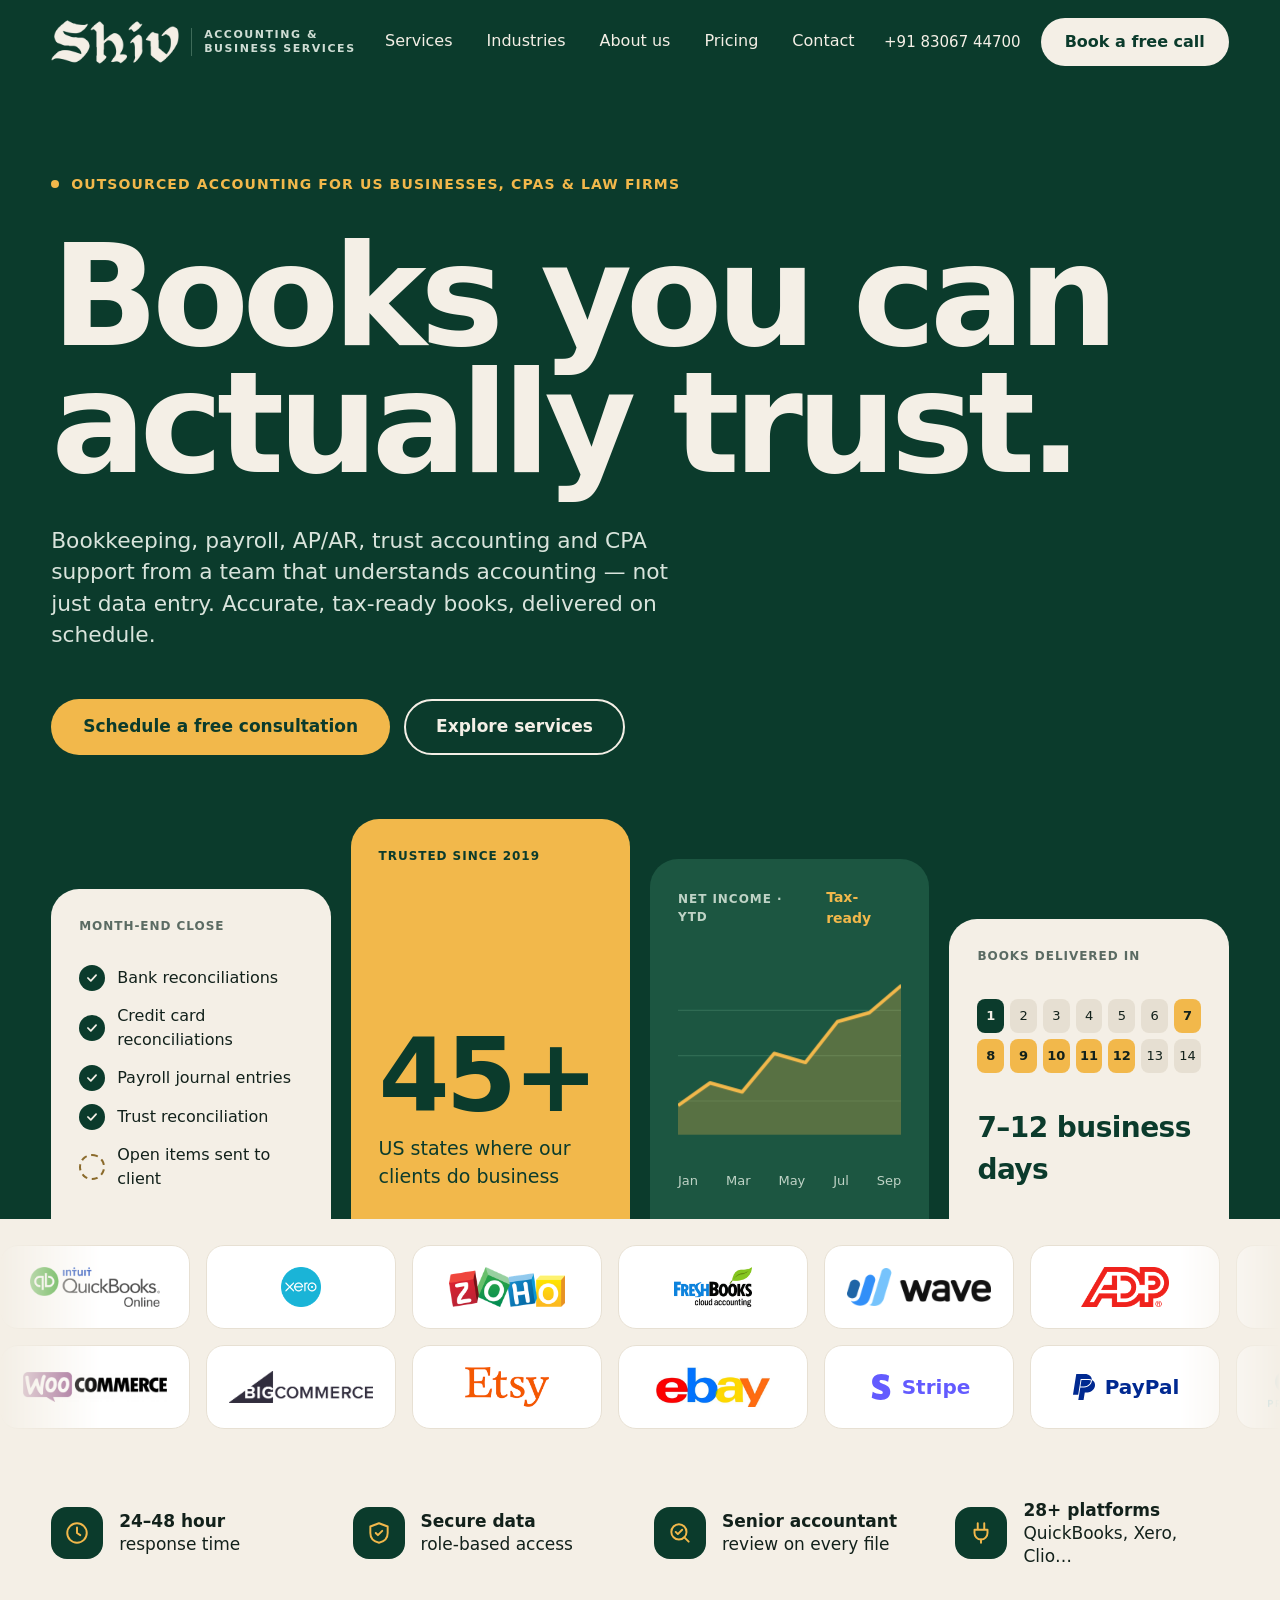
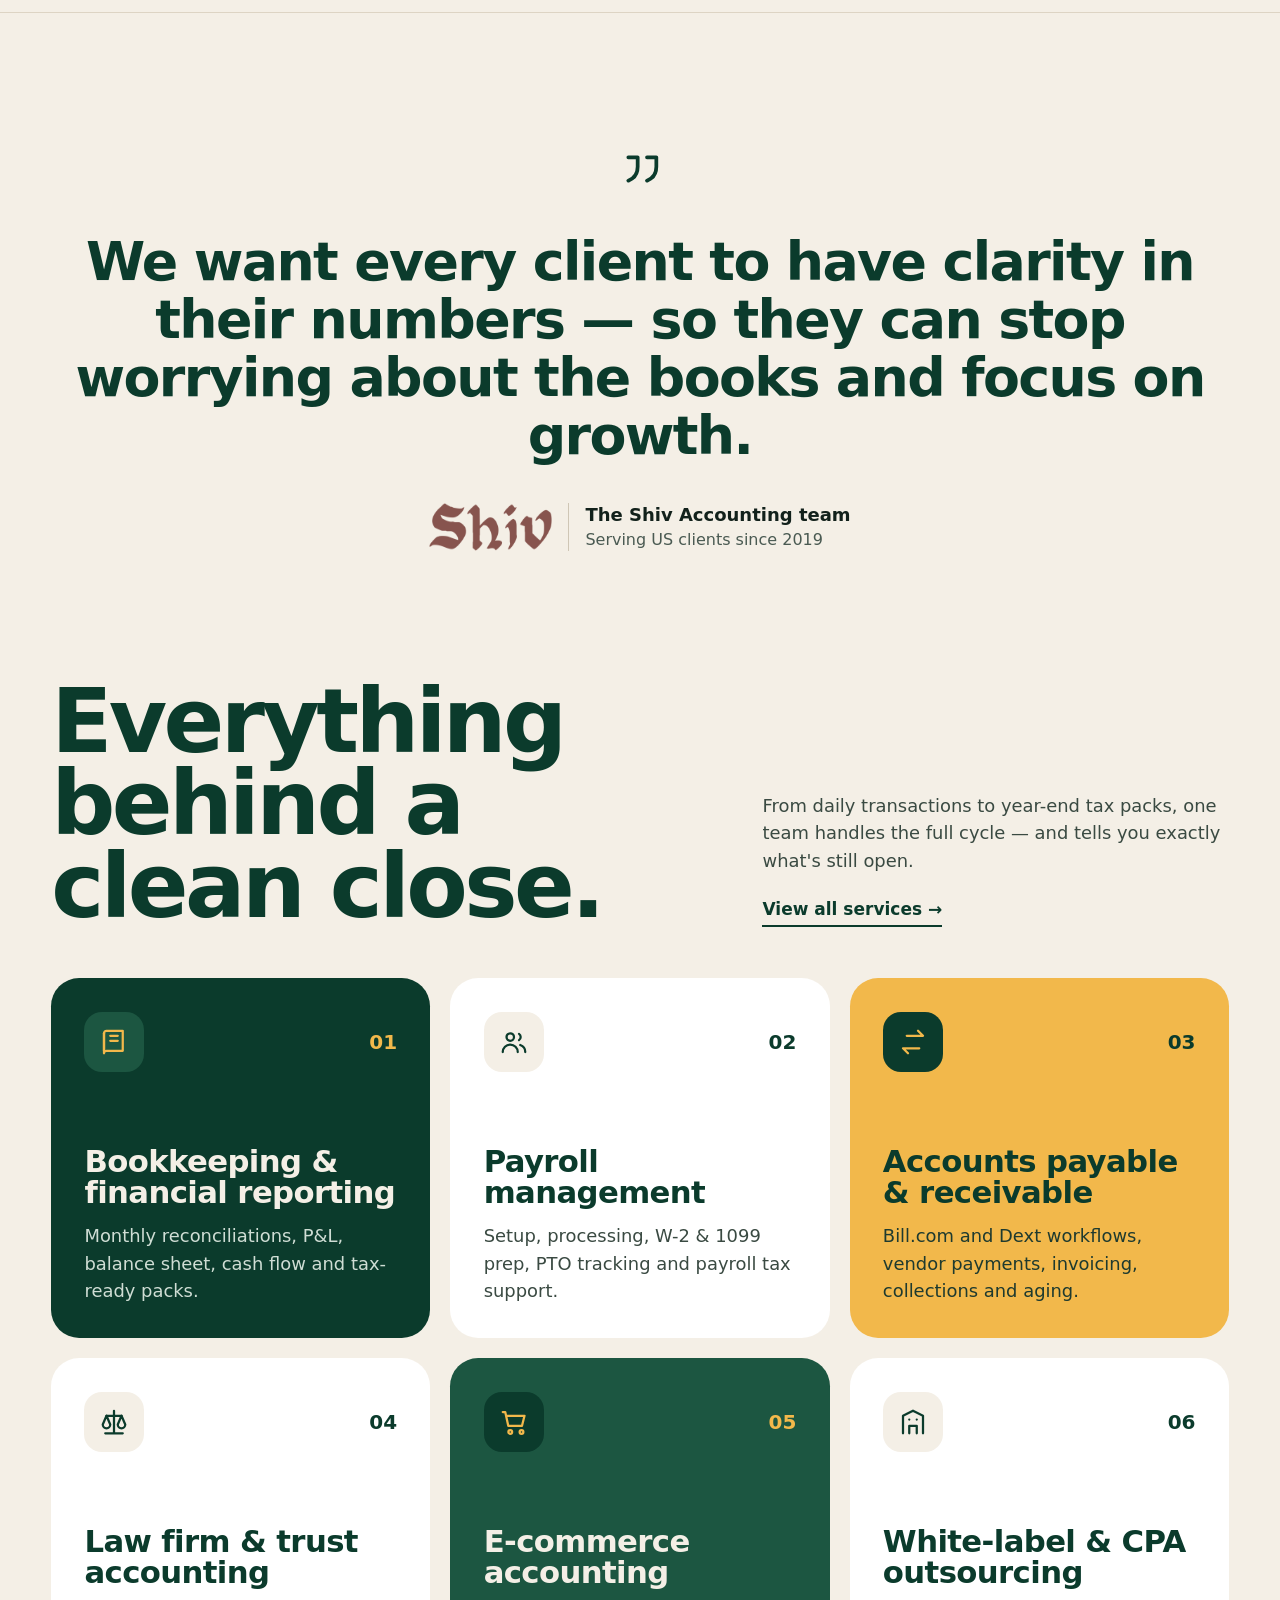
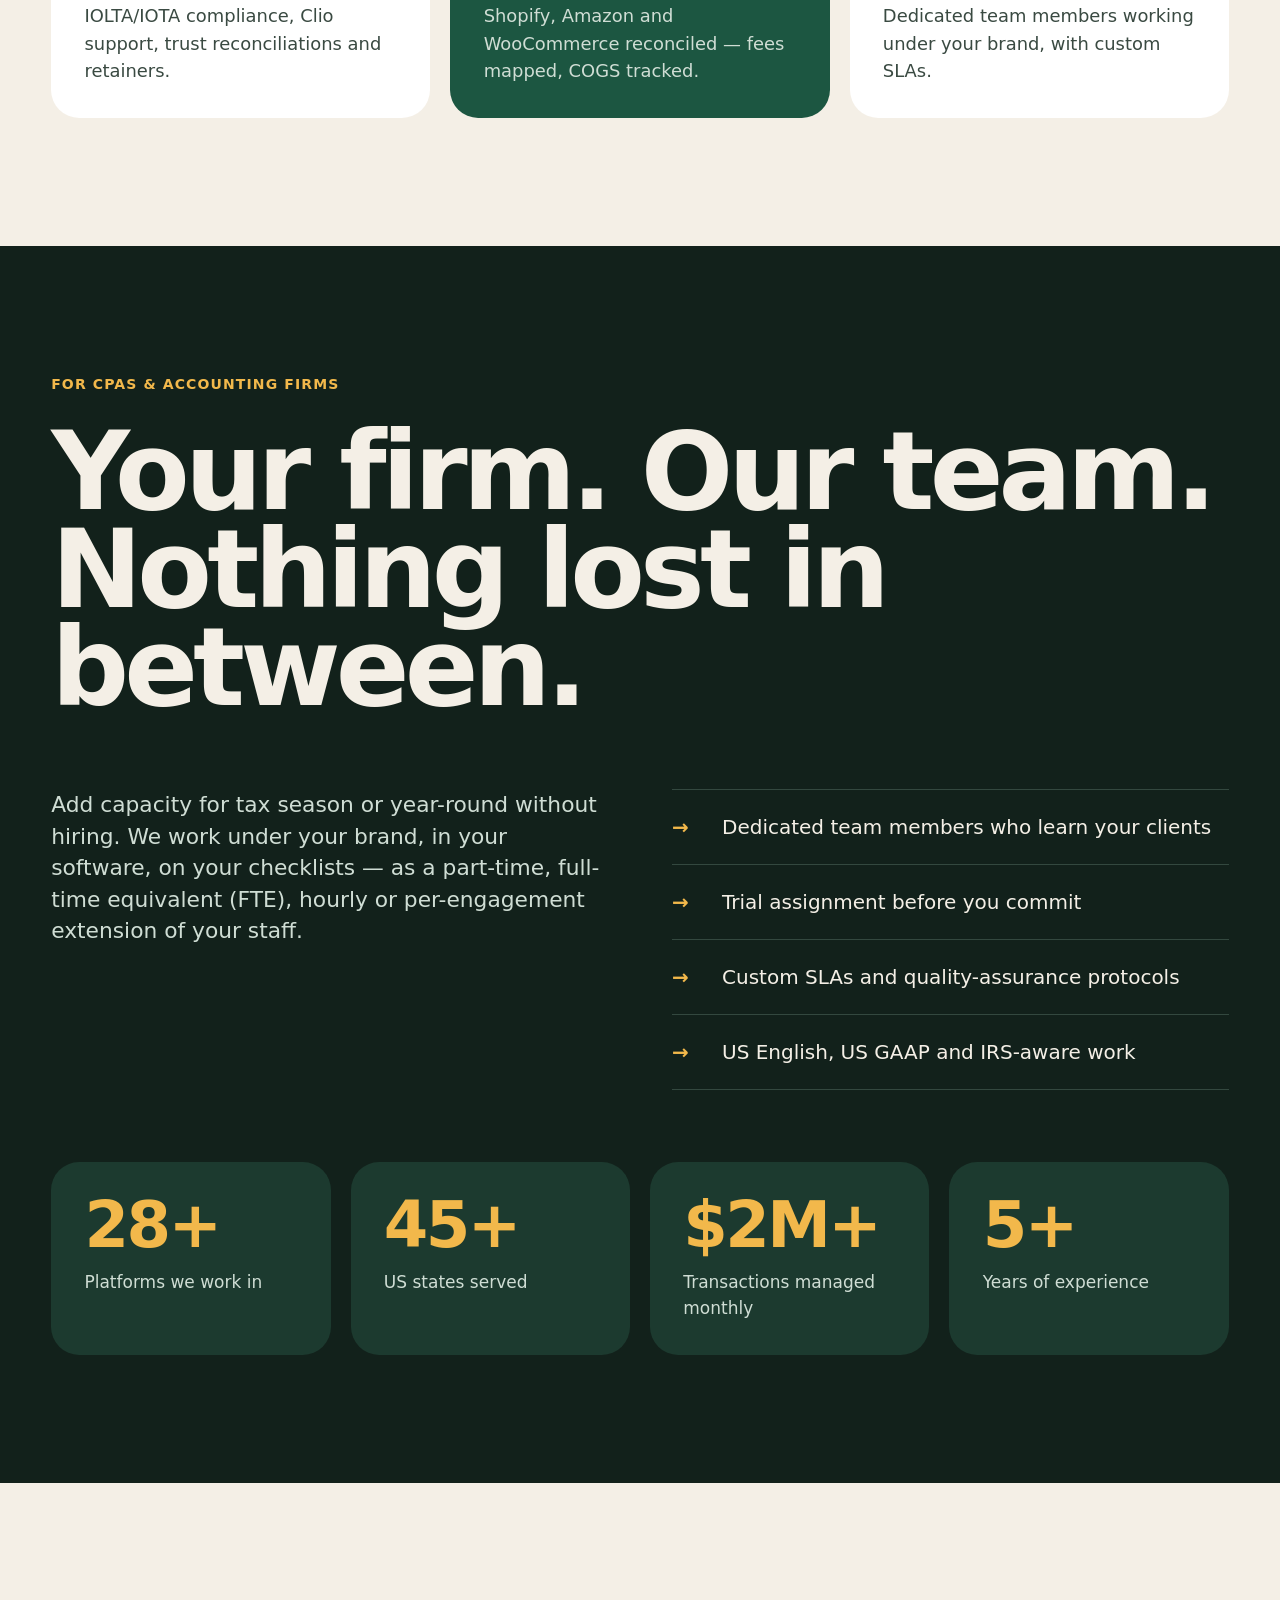
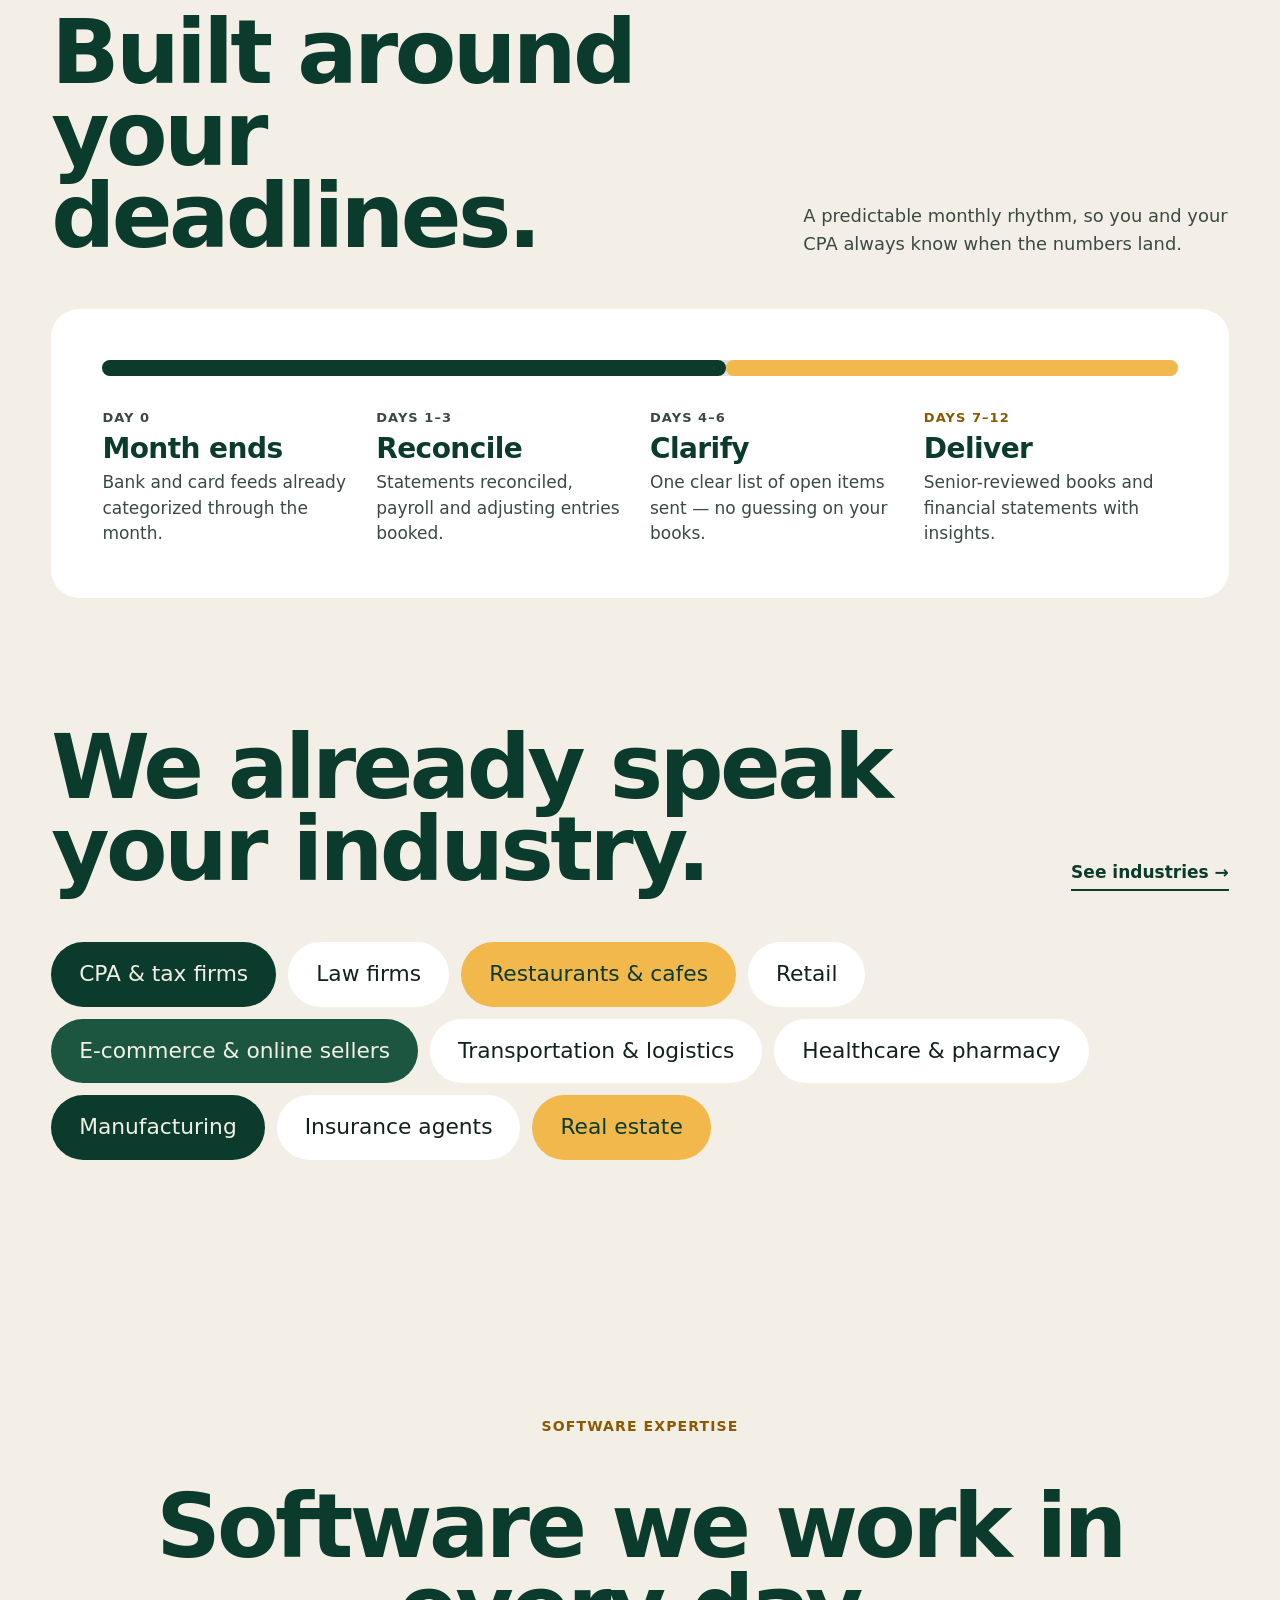
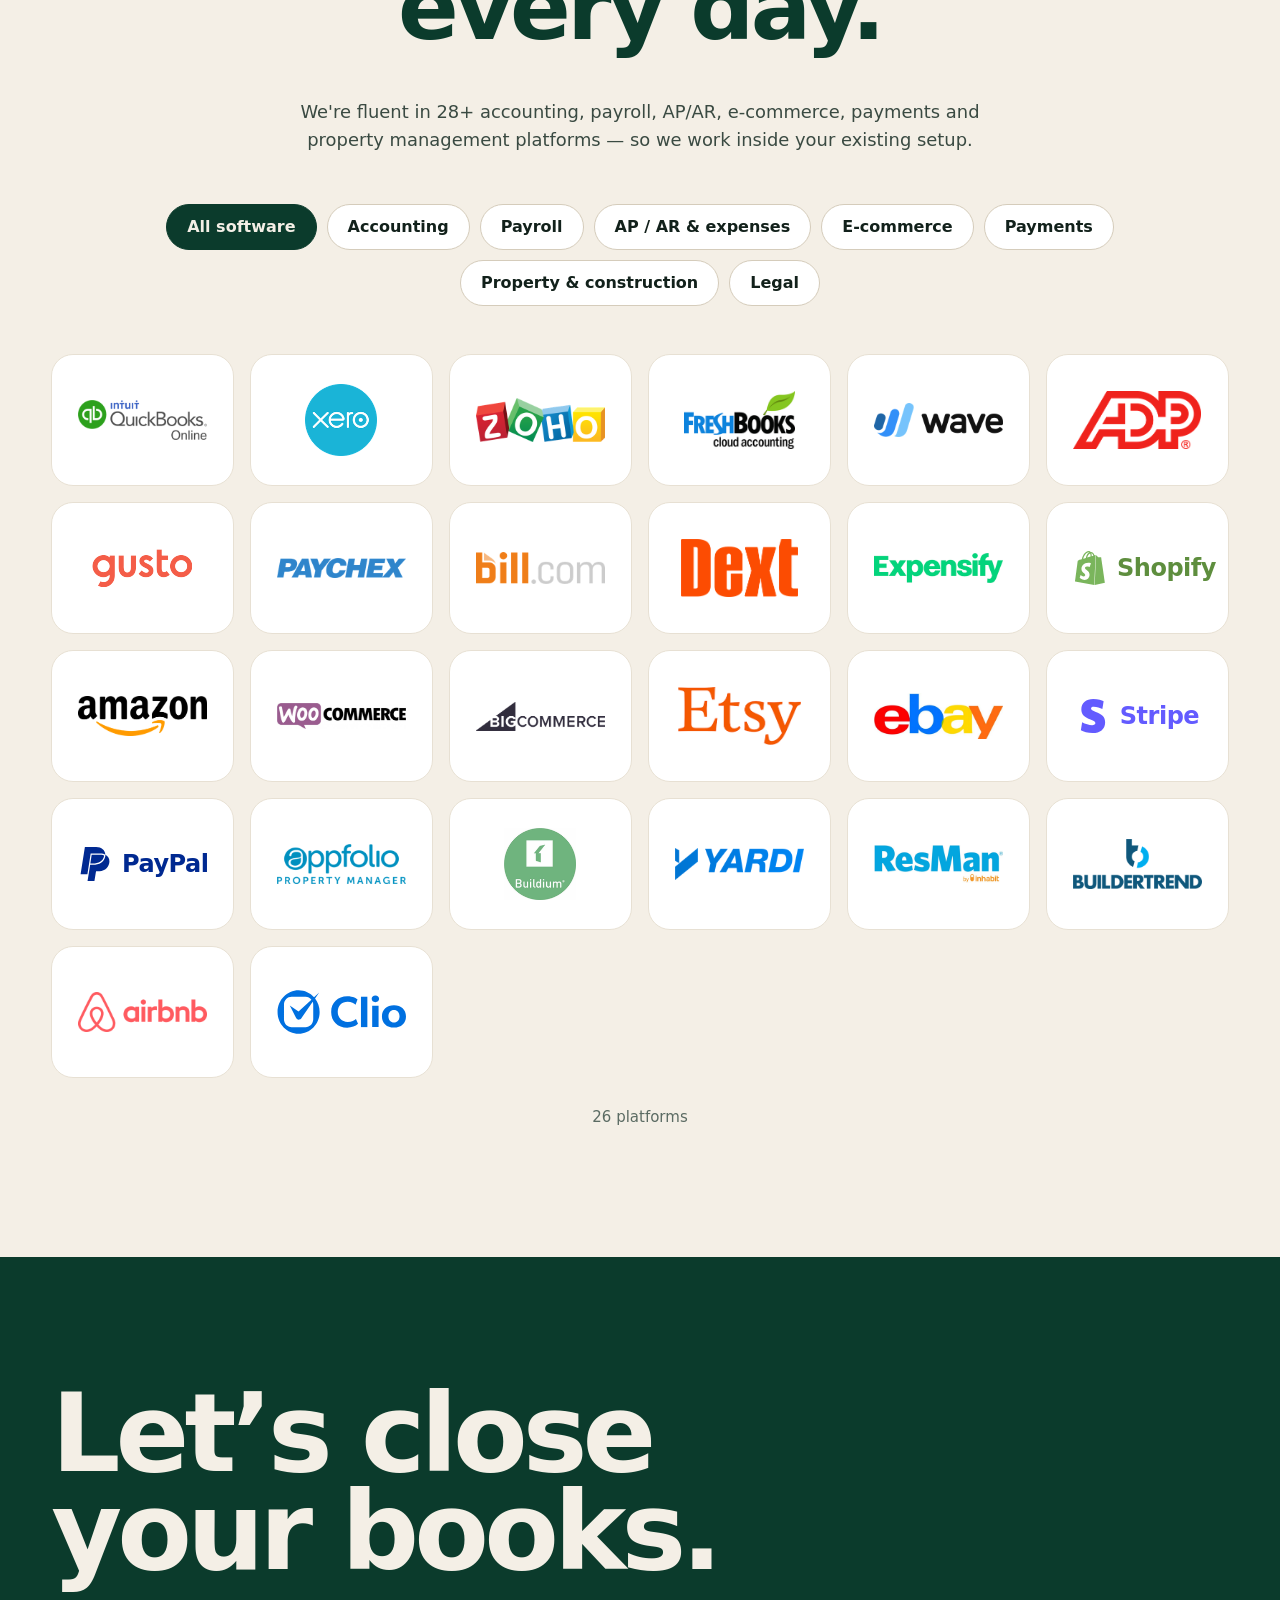
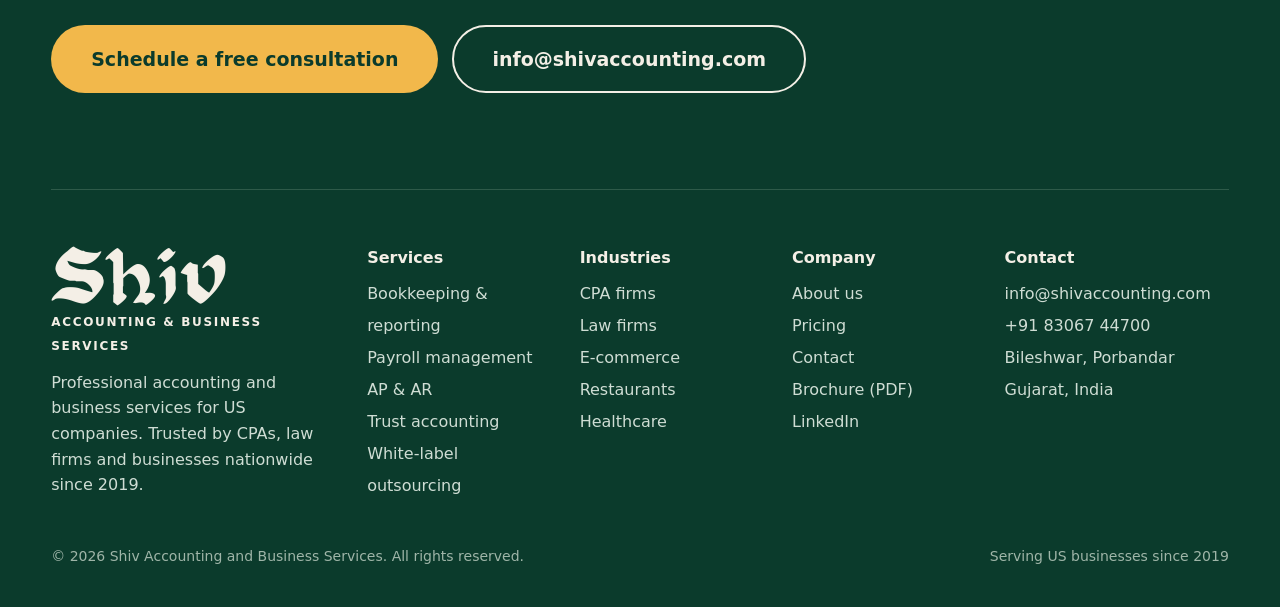
==== commit 9ad2a27d: "Add files via upload" ====
--- a/index.html
+++ b/index.html
@@ -43,16 +43,17 @@
 </div>
 <div class="collage" aria-hidden="true">
 <div class="tile hide-sm" style="height:330px;background:#F4EFE6;color:#12211B"><div class="eyebrow" style="color:#5B6B63">Month-end close</div>
-<div style="display:flex;flex-direction:column;gap:13px;font-size:16px"><div style="display:flex;align-items:center;gap:12px"><span style="width:26px;height:26px;border-radius:99px;background:#0B3B2C;display:flex;align-items:center;justify-content:center;flex-shrink:0"><svg width="14" height="14" viewBox="0 0 24 24" fill="none" stroke="#F4EFE6" stroke-width="3" stroke-linecap="round" stroke-linejoin="round"><path d="M5 12l5 5 9-10"/></svg></span>Bank reconciliations</div><div style="display:flex;align-items:center;gap:12px"><span style="width:26px;height:26px;border-radius:99px;background:#0B3B2C;display:flex;align-items:center;justify-content:center;flex-shrink:0"><svg width="14" height="14" viewBox="0 0 24 24" fill="none" stroke="#F4EFE6" stroke-width="3" stroke-linecap="round" stroke-linejoin="round"><path d="M5 12l5 5 9-10"/></svg></span>Credit card reconciliations</div><div style="display:flex;align-items:center;gap:12px"><span style="width:26px;height:26px;border-radius:99px;background:#0B3B2C;display:flex;align-items:center;justify-content:center;flex-shrink:0"><svg width="14" height="14" viewBox="0 0 24 24" fill="none" stroke="#F4EFE6" stroke-width="3" stroke-linecap="round" stroke-linejoin="round"><path d="M5 12l5 5 9-10"/></svg></span>Payroll journal entries</div><div style="display:flex;align-items:center;gap:12px"><span style="width:26px;height:26px;border-radius:99px;background:#0B3B2C;display:flex;align-items:center;justify-content:center;flex-shrink:0"><svg width="14" height="14" viewBox="0 0 24 24" fill="none" stroke="#F4EFE6" stroke-width="3" stroke-linecap="round" stroke-linejoin="round"><path d="M5 12l5 5 9-10"/></svg></span>Trust reconciliation</div><div style="display:flex;align-items:center;gap:12px"><span style="width:26px;height:26px;border-radius:99px;border:2px dashed #8A6A2B;flex-shrink:0"></span>Open items sent to client</div></div></div>
-<div class="tile accent-bg" style="height:400px"><div class="eyebrow">Trusted since 2019</div><div><div style="font-family:var(--display);font-size:clamp(76px,8vw,116px);font-weight:800;line-height:.9;letter-spacing:-.04em">45+</div><div style="font-size:19px;font-weight:500;margin-top:12px">US states where our clients do business</div></div></div>
+<div style="display:flex;flex-direction:column;gap:13px;font-size:16px"><div class="tick" style="display:flex;align-items:center;gap:12px"><span style="width:26px;height:26px;border-radius:99px;background:#0B3B2C;display:flex;align-items:center;justify-content:center;flex-shrink:0"><svg width="14" height="14" viewBox="0 0 24 24" fill="none" stroke="#F4EFE6" stroke-width="3" stroke-linecap="round" stroke-linejoin="round"><path d="M5 12l5 5 9-10"/></svg></span>Bank reconciliations</div><div class="tick" style="display:flex;align-items:center;gap:12px"><span style="width:26px;height:26px;border-radius:99px;background:#0B3B2C;display:flex;align-items:center;justify-content:center;flex-shrink:0"><svg width="14" height="14" viewBox="0 0 24 24" fill="none" stroke="#F4EFE6" stroke-width="3" stroke-linecap="round" stroke-linejoin="round"><path d="M5 12l5 5 9-10"/></svg></span>Credit card reconciliations</div><div class="tick" style="display:flex;align-items:center;gap:12px"><span style="width:26px;height:26px;border-radius:99px;background:#0B3B2C;display:flex;align-items:center;justify-content:center;flex-shrink:0"><svg width="14" height="14" viewBox="0 0 24 24" fill="none" stroke="#F4EFE6" stroke-width="3" stroke-linecap="round" stroke-linejoin="round"><path d="M5 12l5 5 9-10"/></svg></span>Payroll journal entries</div><div class="tick" style="display:flex;align-items:center;gap:12px"><span style="width:26px;height:26px;border-radius:99px;background:#0B3B2C;display:flex;align-items:center;justify-content:center;flex-shrink:0"><svg width="14" height="14" viewBox="0 0 24 24" fill="none" stroke="#F4EFE6" stroke-width="3" stroke-linecap="round" stroke-linejoin="round"><path d="M5 12l5 5 9-10"/></svg></span>Trust reconciliation</div><div class="tick" style="display:flex;align-items:center;gap:12px"><span style="width:26px;height:26px;border-radius:99px;border:2px dashed #8A6A2B;flex-shrink:0"></span>Open items sent to client</div></div></div>
+<div class="tile accent-bg" style="height:400px"><div class="eyebrow">Trusted since 2019</div><div><div data-count style="font-family:var(--display);font-size:clamp(76px,8vw,116px);font-weight:800;line-height:.9;letter-spacing:-.04em">45+</div><div style="font-size:19px;font-weight:500;margin-top:12px">US states where our clients do business</div></div></div>
 <div class="tile hide-md show-sm" style="height:360px;background:#1C5641;color:#F4EFE6"><div class="row"><div class="eyebrow" style="color:#BFD3C6">Net income · YTD</div><div style="font-size:14px;font-weight:700;color:#F2B84B">Tax-ready</div></div>
-<svg width="100%" height="170" viewBox="0 0 300 150" preserveAspectRatio="none"><path d="M0 40H300M0 80H300M0 120H300" stroke="#2F6B53" stroke-width="1"/><path d="M0 124 L43 104 L86 112 L129 78 L171 86 L214 50 L257 42 L300 18 L300 150 L0 150Z" fill="#F2B84B" fill-opacity=".28"/><path d="M0 124 L43 104 L86 112 L129 78 L171 86 L214 50 L257 42 L300 18" fill="none" stroke="#F2B84B" stroke-width="3.5" stroke-linejoin="round" vector-effect="non-scaling-stroke"/></svg>
+<svg width="100%" height="170" viewBox="0 0 300 150" preserveAspectRatio="none"><path d="M0 40H300M0 80H300M0 120H300" stroke="#2F6B53" stroke-width="1"/><path class="chart-area" d="M0 124 L43 104 L86 112 L129 78 L171 86 L214 50 L257 42 L300 18 L300 150 L0 150Z" fill="#F2B84B" fill-opacity=".28"/><path class="chart-line" pathLength="1" d="M0 124 L43 104 L86 112 L129 78 L171 86 L214 50 L257 42 L300 18" fill="none" stroke="#F2B84B" stroke-width="3.5" stroke-linejoin="round" vector-effect="non-scaling-stroke"/></svg>
 <div style="display:flex;justify-content:space-between;font-size:13px;color:#BFD3C6"><span>Jan</span><span>Mar</span><span>May</span><span>Jul</span><span>Sep</span></div></div>
-<div class="tile hide-md" style="height:300px;background:#F4EFE6;color:#12211B"><div class="eyebrow" style="color:#5B6B63">Books delivered in</div><div style="display:grid;grid-template-columns:repeat(7,minmax(0,1fr));gap:6px"><div style="height:34px;border-radius:8px;background:#0B3B2C;color:#F4EFE6;font-weight:700;font-size:13px;display:flex;align-items:center;justify-content:center">1</div><div style="height:34px;border-radius:8px;background:#E6DFD2;font-size:13px;display:flex;align-items:center;justify-content:center">2</div><div style="height:34px;border-radius:8px;background:#E6DFD2;font-size:13px;display:flex;align-items:center;justify-content:center">3</div><div style="height:34px;border-radius:8px;background:#E6DFD2;font-size:13px;display:flex;align-items:center;justify-content:center">4</div><div style="height:34px;border-radius:8px;background:#E6DFD2;font-size:13px;display:flex;align-items:center;justify-content:center">5</div><div style="height:34px;border-radius:8px;background:#E6DFD2;font-size:13px;display:flex;align-items:center;justify-content:center">6</div><div style="height:34px;border-radius:8px;background:#F2B84B;font-weight:700;font-size:13px;display:flex;align-items:center;justify-content:center">7</div><div style="height:34px;border-radius:8px;background:#F2B84B;font-weight:700;font-size:13px;display:flex;align-items:center;justify-content:center">8</div><div style="height:34px;border-radius:8px;background:#F2B84B;font-weight:700;font-size:13px;display:flex;align-items:center;justify-content:center">9</div><div style="height:34px;border-radius:8px;background:#F2B84B;font-weight:700;font-size:13px;display:flex;align-items:center;justify-content:center">10</div><div style="height:34px;border-radius:8px;background:#F2B84B;font-weight:700;font-size:13px;display:flex;align-items:center;justify-content:center">11</div><div style="height:34px;border-radius:8px;background:#F2B84B;font-weight:700;font-size:13px;display:flex;align-items:center;justify-content:center">12</div><div style="height:34px;border-radius:8px;background:#E6DFD2;font-size:13px;display:flex;align-items:center;justify-content:center">13</div><div style="height:34px;border-radius:8px;background:#E6DFD2;font-size:13px;display:flex;align-items:center;justify-content:center">14</div></div><div style="font-family:var(--display);font-size:28px;font-weight:800;letter-spacing:-.02em;color:#0B3B2C">7–12 business days</div></div>
+<div class="tile hide-md" style="height:300px;background:#F4EFE6;color:#12211B"><div class="eyebrow" style="color:#5B6B63">Books delivered in</div><div style="display:grid;grid-template-columns:repeat(7,minmax(0,1fr));gap:6px"><div class="" style="animation-delay:0.30000000000000004s;height:34px;border-radius:8px;background:#0B3B2C;color:#F4EFE6;font-weight:700;font-size:13px;display:flex;align-items:center;justify-content:center">1</div><div class="" style="animation-delay:0.44999999999999996s;height:34px;border-radius:8px;background:#E6DFD2;font-size:13px;display:flex;align-items:center;justify-content:center">2</div><div class="" style="animation-delay:0.6s;height:34px;border-radius:8px;background:#E6DFD2;font-size:13px;display:flex;align-items:center;justify-content:center">3</div><div class="" style="animation-delay:0.75s;height:34px;border-radius:8px;background:#E6DFD2;font-size:13px;display:flex;align-items:center;justify-content:center">4</div><div class="" style="animation-delay:0.8999999999999999s;height:34px;border-radius:8px;background:#E6DFD2;font-size:13px;display:flex;align-items:center;justify-content:center">5</div><div class="" style="animation-delay:1.05s;height:34px;border-radius:8px;background:#E6DFD2;font-size:13px;display:flex;align-items:center;justify-content:center">6</div><div class="day-hl" style="animation-delay:1.2s;height:34px;border-radius:8px;background:#F2B84B;font-weight:700;font-size:13px;display:flex;align-items:center;justify-content:center">7</div><div class="day-hl" style="animation-delay:1.3499999999999999s;height:34px;border-radius:8px;background:#F2B84B;font-weight:700;font-size:13px;display:flex;align-items:center;justify-content:center">8</div><div class="day-hl" style="animation-delay:1.5s;height:34px;border-radius:8px;background:#F2B84B;font-weight:700;font-size:13px;display:flex;align-items:center;justify-content:center">9</div><div class="day-hl" style="animation-delay:1.65s;height:34px;border-radius:8px;background:#F2B84B;font-weight:700;font-size:13px;display:flex;align-items:center;justify-content:center">10</div><div class="day-hl" style="animation-delay:1.7999999999999998s;height:34px;border-radius:8px;background:#F2B84B;font-weight:700;font-size:13px;display:flex;align-items:center;justify-content:center">11</div><div class="day-hl" style="animation-delay:1.95s;height:34px;border-radius:8px;background:#F2B84B;font-weight:700;font-size:13px;display:flex;align-items:center;justify-content:center">12</div><div class="" style="animation-delay:2.0999999999999996s;height:34px;border-radius:8px;background:#E6DFD2;font-size:13px;display:flex;align-items:center;justify-content:center">13</div><div class="" style="animation-delay:2.25s;height:34px;border-radius:8px;background:#E6DFD2;font-size:13px;display:flex;align-items:center;justify-content:center">14</div></div><div style="font-family:var(--display);font-size:28px;font-weight:800;letter-spacing:-.02em;color:#0B3B2C">7–12 business days</div></div>
 </div>
 </div>
 </section>
 
+<section class="marquee" aria-label="Platforms we work in"><div class="marquee-track"><div class="chip"><img src="assets/logos/quickbooks.png" alt="QuickBooks"></div><div class="chip"><img src="assets/logos/xero.png" alt="Xero" class="sq"></div><div class="chip"><img src="assets/logos/zoho.png" alt="Zoho Books"></div><div class="chip"><img src="assets/logos/freshbooks.png" alt="FreshBooks"></div><div class="chip"><img src="assets/logos/wave.png" alt="Wave"></div><div class="chip"><img src="assets/logos/adp.png" alt="ADP"></div><div class="chip"><img src="assets/logos/gusto.png" alt="Gusto"></div><div class="chip"><img src="assets/logos/paychex.png" alt="Paychex"></div><div class="chip"><img src="assets/logos/bill-com.png" alt="Bill.com"></div><div class="chip"><img src="assets/logos/dext.png" alt="Dext"></div><div class="chip"><img src="assets/logos/expensify.png" alt="Expensify"></div><div class="chip"><span class="mk" style="color:#5E8E3E"><img src="assets/logos/shopify-mark.svg" alt="">Shopify</span></div><div class="chip"><img src="assets/logos/amazon.png" alt="Amazon"></div><div class="chip"><img src="assets/logos/quickbooks.png" alt="QuickBooks"></div><div class="chip"><img src="assets/logos/xero.png" alt="Xero" class="sq"></div><div class="chip"><img src="assets/logos/zoho.png" alt="Zoho Books"></div><div class="chip"><img src="assets/logos/freshbooks.png" alt="FreshBooks"></div><div class="chip"><img src="assets/logos/wave.png" alt="Wave"></div><div class="chip"><img src="assets/logos/adp.png" alt="ADP"></div><div class="chip"><img src="assets/logos/gusto.png" alt="Gusto"></div><div class="chip"><img src="assets/logos/paychex.png" alt="Paychex"></div><div class="chip"><img src="assets/logos/bill-com.png" alt="Bill.com"></div><div class="chip"><img src="assets/logos/dext.png" alt="Dext"></div><div class="chip"><img src="assets/logos/expensify.png" alt="Expensify"></div><div class="chip"><span class="mk" style="color:#5E8E3E"><img src="assets/logos/shopify-mark.svg" alt="">Shopify</span></div><div class="chip"><img src="assets/logos/amazon.png" alt="Amazon"></div></div><div class="marquee-track rev"><div class="chip"><img src="assets/logos/woocommerce.png" alt="WooCommerce"></div><div class="chip"><img src="assets/logos/bigcommerce.png" alt="BigCommerce"></div><div class="chip"><img src="assets/logos/etsy.png" alt="Etsy"></div><div class="chip"><img src="assets/logos/ebay.png" alt="eBay"></div><div class="chip"><span class="mk" style="color:#635BFF"><img src="assets/logos/stripe-mark.svg" alt="">Stripe</span></div><div class="chip"><span class="mk" style="color:#002991"><img src="assets/logos/paypal-mark.svg" alt="">PayPal</span></div><div class="chip"><img src="assets/logos/appfolio.png" alt="AppFolio"></div><div class="chip"><img src="assets/logos/buildium.png" alt="Buildium" class="sq"></div><div class="chip"><img src="assets/logos/yardi.png" alt="Yardi"></div><div class="chip"><img src="assets/logos/resman.png" alt="ResMan"></div><div class="chip"><img src="assets/logos/buildertrend.png" alt="Buildertrend"></div><div class="chip"><img src="assets/logos/airbnb.png" alt="Airbnb"></div><div class="chip"><img src="assets/logos/clio.svg" alt="Clio"></div><div class="chip"><img src="assets/logos/woocommerce.png" alt="WooCommerce"></div><div class="chip"><img src="assets/logos/bigcommerce.png" alt="BigCommerce"></div><div class="chip"><img src="assets/logos/etsy.png" alt="Etsy"></div><div class="chip"><img src="assets/logos/ebay.png" alt="eBay"></div><div class="chip"><span class="mk" style="color:#635BFF"><img src="assets/logos/stripe-mark.svg" alt="">Stripe</span></div><div class="chip"><span class="mk" style="color:#002991"><img src="assets/logos/paypal-mark.svg" alt="">PayPal</span></div><div class="chip"><img src="assets/logos/appfolio.png" alt="AppFolio"></div><div class="chip"><img src="assets/logos/buildium.png" alt="Buildium" class="sq"></div><div class="chip"><img src="assets/logos/yardi.png" alt="Yardi"></div><div class="chip"><img src="assets/logos/resman.png" alt="ResMan"></div><div class="chip"><img src="assets/logos/buildertrend.png" alt="Buildertrend"></div><div class="chip"><img src="assets/logos/airbnb.png" alt="Airbnb"></div><div class="chip"><img src="assets/logos/clio.svg" alt="Clio"></div></div></section>
 <section class="wrap trust"><div><span class="icon"><svg viewBox="0 0 24 24" fill="none" stroke="#F2B84B" stroke-width="1.8" stroke-linecap="round" stroke-linejoin="round" aria-hidden="true"><circle cx="12" cy="12" r="9"/><path d="M12 7v5l3 2"/></svg></span><span><strong>24–48 hour</strong><br>response time</span></div><div><span class="icon"><svg viewBox="0 0 24 24" fill="none" stroke="#F2B84B" stroke-width="1.8" stroke-linecap="round" stroke-linejoin="round" aria-hidden="true"><path d="M12 3l8 3v6c0 5-3.5 8-8 9-4.5-1-8-4-8-9V6z"/><path d="M9 12l2 2 4-4"/></svg></span><span><strong>Secure data</strong><br>role-based access</span></div><div><span class="icon"><svg viewBox="0 0 24 24" fill="none" stroke="#F2B84B" stroke-width="1.8" stroke-linecap="round" stroke-linejoin="round" aria-hidden="true"><circle cx="11" cy="11" r="7"/><path d="M20 20l-4-4M8 11l2 2 4-4"/></svg></span><span><strong>Senior accountant</strong><br>review on every file</span></div><div><span class="icon"><svg viewBox="0 0 24 24" fill="none" stroke="#F2B84B" stroke-width="1.8" stroke-linecap="round" stroke-linejoin="round" aria-hidden="true"><path d="M9 3v6M15 3v6M6 9h12v3a6 6 0 0 1-12 0z"/><path d="M12 18v3"/></svg></span><span><strong>28+ platforms</strong><br>QuickBooks, Xero, Clio…</span></div></section>
 
 <section class="wrap sec quote">
@@ -110,23 +111,14 @@
 <div class="pills"><span class="pill" style="background:#0B3B2C;color:#F4EFE6">CPA &amp; tax firms</span><span class="pill" style="">Law firms</span><span class="pill" style="background:#F2B84B;color:#0B3B2C">Restaurants &amp; cafes</span><span class="pill" style="">Retail</span><span class="pill" style="background:#1C5641;color:#F4EFE6">E-commerce &amp; online sellers</span><span class="pill" style="">Transportation &amp; logistics</span><span class="pill" style="">Healthcare &amp; pharmacy</span><span class="pill" style="background:#0B3B2C;color:#F4EFE6">Manufacturing</span><span class="pill" style="">Insurance agents</span><span class="pill" style="background:#F2B84B;color:#0B3B2C">Real estate</span></div>
 </section>
 
-<section class="accent-bg"><div class="wrap" style="padding-top:72px;padding-bottom:72px;display:flex;flex-direction:column;gap:24px">
-<div class="eyebrow">Fluent in 28+ platforms</div><p style="font-family:var(--display);font-size:clamp(24px,3vw,44px);line-height:1.3;font-weight:700;letter-spacing:-.02em">QuickBooks · Xero · Zoho Books · FreshBooks · Wave · Gusto · ADP · Paychex · Bill.com · Dext · Clio · Expensify · Shopify · Amazon · WooCommerce · BigCommerce · Etsy · eBay · Stripe · PayPal · AppFolio · Buildium · Yardi · ResMan · Buildertrend · Airbnb</p></div></section>
+<section class="wrap sec" id="software" data-sw>
+<div class="head-row" style="flex-direction:column;align-items:center;text-align:center"><div class="eyebrow t-bronze">Software expertise</div><h2 class="h-lg t-green" style="max-width:1000px">Software we work in every day.</h2><p class="body-lg t-muted" style="max-width:720px">We're fluent in 28+ accounting, payroll, AP/AR, e-commerce, payments and property management platforms — so we work inside your existing setup.</p></div>
+<div class="sw-tabs" role="group" aria-label="Filter software by category"><button type="button" class="sw-tab" data-cat="all" aria-pressed="true">All software</button><button type="button" class="sw-tab" data-cat="accounting" aria-pressed="false">Accounting</button><button type="button" class="sw-tab" data-cat="payroll" aria-pressed="false">Payroll</button><button type="button" class="sw-tab" data-cat="apar" aria-pressed="false">AP / AR &amp; expenses</button><button type="button" class="sw-tab" data-cat="ecommerce" aria-pressed="false">E-commerce</button><button type="button" class="sw-tab" data-cat="payments" aria-pressed="false">Payments</button><button type="button" class="sw-tab" data-cat="property" aria-pressed="false">Property &amp; construction</button><button type="button" class="sw-tab" data-cat="legal" aria-pressed="false">Legal</button></div>
+<div class="sw-grid"><div class="logo-card" data-cat="accounting" title="QuickBooks"><img src="assets/logos/quickbooks.png" alt="QuickBooks" loading="lazy"><span class="cat">Accounting</span></div><div class="logo-card" data-cat="accounting" title="Xero"><img src="assets/logos/xero.png" alt="Xero" loading="lazy" class="sq"><span class="cat">Accounting</span></div><div class="logo-card" data-cat="accounting" title="Zoho Books"><img src="assets/logos/zoho.png" alt="Zoho Books" loading="lazy"><span class="cat">Accounting</span></div><div class="logo-card" data-cat="accounting" title="FreshBooks"><img src="assets/logos/freshbooks.png" alt="FreshBooks" loading="lazy"><span class="cat">Accounting</span></div><div class="logo-card" data-cat="accounting" title="Wave"><img src="assets/logos/wave.png" alt="Wave" loading="lazy"><span class="cat">Accounting</span></div><div class="logo-card" data-cat="payroll" title="ADP"><img src="assets/logos/adp.png" alt="ADP" loading="lazy"><span class="cat">Payroll</span></div><div class="logo-card" data-cat="payroll" title="Gusto"><img src="assets/logos/gusto.png" alt="Gusto" loading="lazy"><span class="cat">Payroll</span></div><div class="logo-card" data-cat="payroll" title="Paychex"><img src="assets/logos/paychex.png" alt="Paychex" loading="lazy"><span class="cat">Payroll</span></div><div class="logo-card" data-cat="apar" title="Bill.com"><img src="assets/logos/bill-com.png" alt="Bill.com" loading="lazy"><span class="cat">AP / AR &amp; expenses</span></div><div class="logo-card" data-cat="apar" title="Dext"><img src="assets/logos/dext.png" alt="Dext" loading="lazy"><span class="cat">AP / AR &amp; expenses</span></div><div class="logo-card" data-cat="apar" title="Expensify"><img src="assets/logos/expensify.png" alt="Expensify" loading="lazy"><span class="cat">AP / AR &amp; expenses</span></div><div class="logo-card" data-cat="ecommerce" title="Shopify"><span class="mk" style="color:#5E8E3E"><img src="assets/logos/shopify-mark.svg" alt="" loading="lazy">Shopify</span><span class="cat">E-commerce</span></div><div class="logo-card" data-cat="ecommerce" title="Amazon"><img src="assets/logos/amazon.png" alt="Amazon" loading="lazy"><span class="cat">E-commerce</span></div><div class="logo-card" data-cat="ecommerce" title="WooCommerce"><img src="assets/logos/woocommerce.png" alt="WooCommerce" loading="lazy"><span class="cat">E-commerce</span></div><div class="logo-card" data-cat="ecommerce" title="BigCommerce"><img src="assets/logos/bigcommerce.png" alt="BigCommerce" loading="lazy"><span class="cat">E-commerce</span></div><div class="logo-card" data-cat="ecommerce" title="Etsy"><img src="assets/logos/etsy.png" alt="Etsy" loading="lazy"><span class="cat">E-commerce</span></div><div class="logo-card" data-cat="ecommerce" title="eBay"><img src="assets/logos/ebay.png" alt="eBay" loading="lazy"><span class="cat">E-commerce</span></div><div class="logo-card" data-cat="payments" title="Stripe"><span class="mk" style="color:#635BFF"><img src="assets/logos/stripe-mark.svg" alt="" loading="lazy">Stripe</span><span class="cat">Payments</span></div><div class="logo-card" data-cat="payments" title="PayPal"><span class="mk" style="color:#002991"><img src="assets/logos/paypal-mark.svg" alt="" loading="lazy">PayPal</span><span class="cat">Payments</span></div><div class="logo-card" data-cat="property" title="AppFolio"><img src="assets/logos/appfolio.png" alt="AppFolio" loading="lazy"><span class="cat">Property &amp; construction</span></div><div class="logo-card" data-cat="property" title="Buildium"><img src="assets/logos/buildium.png" alt="Buildium" loading="lazy" class="sq"><span class="cat">Property &amp; construction</span></div><div class="logo-card" data-cat="property" title="Yardi"><img src="assets/logos/yardi.png" alt="Yardi" loading="lazy"><span class="cat">Property &amp; construction</span></div><div class="logo-card" data-cat="property" title="ResMan"><img src="assets/logos/resman.png" alt="ResMan" loading="lazy"><span class="cat">Property &amp; construction</span></div><div class="logo-card" data-cat="property" title="Buildertrend"><img src="assets/logos/buildertrend.png" alt="Buildertrend" loading="lazy"><span class="cat">Property &amp; construction</span></div><div class="logo-card" data-cat="property" title="Airbnb"><img src="assets/logos/airbnb.png" alt="Airbnb" loading="lazy"><span class="cat">Property &amp; construction</span></div><div class="logo-card" data-cat="legal" title="Clio"><img src="assets/logos/clio.svg" alt="Clio" loading="lazy"><span class="cat">Legal</span></div></div>
+<p class="sw-count" aria-live="polite"></p>
+</section>
 
-<section class="wrap sec" id="pricing">
-<div class="head-row"><h2 class="h-lg t-green">Simple, scalable plans.</h2><p class="body-lg t-muted">Every business is unique — every plan is tailored to your volume and scope.</p></div>
-<div class="g g-3" style="align-items:stretch">
-<div class="card c-white plan"><div class="eyebrow t-muted">Bookkeeping</div><div class="price t-green">$500<small>/month</small></div>
-<ul class="checks "><li>Bank &amp; credit card updates</li><li>Monthly reconciliation</li><li>Payroll updates</li><li>Financial reports with insights</li><li>Tax-ready books</li></ul>
-<a class="btn btn-ghost-dark" href="https://calendly.com/kailash-d-shivaccounting/30min" target="_blank" rel="noopener">Get started</a></div>
-<div class="card c-dark plan"><div class="row"><div class="eyebrow t-accent">Complete package</div><span class="badge">Most popular</span></div><div class="price">$750<small>/month</small></div>
-<ul class="checks alt"><li>Everything in Bookkeeping</li><li>Full payroll management</li><li>Bills &amp; invoice updates</li><li>AP &amp; AR tracking</li><li>Trust account management</li><li>Dedicated account manager</li></ul>
-<a class="btn btn-accent" href="https://calendly.com/kailash-d-shivaccounting/30min" target="_blank" rel="noopener">Get started</a></div>
-<div class="card c-white plan"><div class="eyebrow t-muted">Enterprise</div><div class="price t-green">Custom</div>
-<ul class="checks "><li>White-label outsourcing</li><li>Dedicated offshore team</li><li>Multiple entity management</li><li>Custom integrations</li><li>Priority support</li></ul>
-<a class="btn btn-ghost-dark" href="contact.html#form">Talk to us</a></div>
-</div>
-</section>
+
 </main>
 <footer class="site-footer">
 <div class="wrap">
@@ -141,10 +133,6 @@
 <div class="foot-bottom"><span>&copy; <span id="yr">2026</span> Shiv Accounting and Business Services. All rights reserved.</span><span>Serving US businesses since 2019</span></div>
 </div>
 </footer>
-<script>
-(function(){var b=document.querySelector('.menu-btn'),m=document.getElementById('mobile-menu');
-if(b&&m){b.addEventListener('click',function(){var o=m.classList.toggle('open');b.setAttribute('aria-expanded',o?'true':'false');b.setAttribute('aria-label',o?'Close menu':'Open menu');});}
-var y=document.getElementById('yr');if(y)y.textContent=new Date().getFullYear();})();
-</script>
+<script src="assets/site.js" defer></script>
 </body>
 </html>
--- a/assets/styles.css
+++ b/assets/styles.css
@@ -0,0 +1,286 @@
+/* Shiv Accounting and Business Services — site styles */
+:root{
+  --green:#0B3B2C; --green-2:#1C5641; --green-3:#1C3A2F; --ink:#12211B;
+  --cream:#F4EFE6; --sand:#E6DFD2; --line:#DDD4C4; --white:#FFFFFF;
+  --accent:#F2B84B; --bronze:#8A5A00; --muted:#3A4A42; --muted-2:#5B6B63;
+  --on-dark:#CFDDD4; --on-dark-2:#9FB5A8;
+  --display:'Bricolage Grotesque','DM Sans',system-ui,sans-serif;
+  --body:'DM Sans',system-ui,-apple-system,'Segoe UI',sans-serif;
+  --gutter:clamp(20px,4vw,56px);
+  --sec:clamp(72px,10vw,140px);
+  --r-lg:clamp(24px,2.6vw,36px); --r-md:clamp(20px,2.2vw,32px);
+}
+*,*::before,*::after{box-sizing:border-box}
+html{scroll-behavior:smooth;-webkit-text-size-adjust:100%}
+body{margin:0;font-family:var(--body);background:var(--cream);color:var(--ink);font-size:17px;line-height:1.5;-webkit-font-smoothing:antialiased}
+img{max-width:100%;display:block}
+a{color:inherit;text-decoration:none}
+h1,h2,h3{font-family:var(--display);margin:0;font-weight:800;letter-spacing:-.035em;line-height:.95}
+p{margin:0}
+:focus-visible{outline:3px solid var(--accent);outline-offset:3px;border-radius:6px}
+.skip{position:absolute;left:-999px;top:8px;background:var(--accent);color:var(--green);padding:10px 16px;border-radius:99px;font-weight:700;z-index:100}
+.skip:focus{left:8px}
+
+.wrap{max-width:1440px;margin:0 auto;padding-left:var(--gutter);padding-right:var(--gutter)}
+.sec{padding-top:var(--sec);padding-bottom:var(--sec)}
+.sec-top{padding-top:var(--sec)}
+.dark{background:var(--green);color:var(--cream)}
+.darker{background:var(--ink);color:var(--cream)}
+.accent-bg{background:var(--accent);color:var(--green)}
+
+.eyebrow{font-size:14px;font-weight:700;letter-spacing:.08em;text-transform:uppercase;display:flex;align-items:center;gap:12px}
+.eyebrow.dot::before{content:"";width:8px;height:8px;border-radius:99px;background:currentColor}
+.t-accent{color:var(--accent)} .t-bronze{color:var(--bronze)} .t-green{color:var(--green)} .t-muted{color:var(--muted)} .t-on-dark{color:var(--on-dark)}
+
+.h-hero{font-size:clamp(54px,11vw,168px);line-height:.9;letter-spacing:-.045em}
+.h-xl{font-size:clamp(46px,8.5vw,132px);line-height:.9;letter-spacing:-.045em}
+.h-lg{font-size:clamp(40px,7vw,104px);line-height:.92;letter-spacing:-.04em}
+.h-md{font-size:clamp(34px,4.6vw,68px)}
+.h-sm{font-size:clamp(28px,3.4vw,48px);letter-spacing:-.03em}
+.h-card{font-size:clamp(26px,2.4vw,36px);line-height:1;letter-spacing:-.02em;font-weight:700}
+.lead{font-size:clamp(18px,1.7vw,24px);line-height:1.45}
+.body-lg{font-size:clamp(17px,1.4vw,20px);line-height:1.55}
+
+/* buttons */
+.btn{display:inline-flex;align-items:center;justify-content:center;gap:8px;min-height:56px;padding:0 30px;border-radius:999px;font-weight:700;font-size:17px;border:2px solid transparent;cursor:pointer;font-family:var(--body);transition:transform .15s ease,background .15s ease;white-space:nowrap}
+.btn:hover{transform:translateY(-1px)}
+.btn-accent{background:var(--accent);color:var(--green)} .btn-accent:hover{background:#F5C565}
+.btn-cream{background:var(--cream);color:var(--green)}
+.btn-ghost-light{border-color:var(--cream);color:var(--cream)} .btn-ghost-light:hover{background:rgba(244,239,230,.08)}
+.btn-ghost-dark{border-color:var(--green);color:var(--green)} .btn-ghost-dark:hover{background:rgba(11,59,44,.06)}
+.btn-lg{min-height:68px;padding:0 38px;font-size:19px}
+.btn-row{display:flex;flex-wrap:wrap;gap:14px}
+.link-u{font-weight:700;border-bottom:2px solid currentColor;padding-bottom:3px;display:inline-block}
+
+/* header */
+.site-header{background:var(--green);color:var(--cream);position:sticky;top:0;z-index:50}
+.nav{height:84px;display:flex;align-items:center;justify-content:space-between;gap:24px}
+.brand{display:flex;align-items:center;gap:12px}
+.brand img{width:128px;height:44px}
+.brand span{font-size:11px;line-height:1.25;font-weight:700;letter-spacing:.14em;text-transform:uppercase;color:var(--on-dark);border-left:1px solid #3E6B59;padding-left:12px}
+.nav-links{display:flex;gap:34px;font-weight:500;font-size:16px}
+.nav-links a{padding:8px 0;border-bottom:2px solid transparent}
+.nav-links a:hover,.nav-links a[aria-current=page]{border-color:var(--accent)}
+.nav-cta{display:flex;align-items:center;gap:20px;font-size:15px}
+.nav-cta .btn{min-height:48px;padding:0 22px;font-size:16px}
+.menu-btn{display:none;width:48px;height:48px;border-radius:14px;border:0;background:var(--green-2);color:var(--cream);align-items:center;justify-content:center;cursor:pointer}
+.mobile-menu{display:none}
+@media (max-width:1100px){
+  .nav-links,.nav-cta .phone{display:none}
+  .menu-btn{display:inline-flex}
+  .nav-cta .btn{display:none}
+  .mobile-menu.open{display:block;border-top:1px solid #2E5A49;padding:12px var(--gutter) 28px}
+  .mobile-menu a{display:block;padding:14px 0;font-size:20px;font-weight:700;font-family:var(--display);border-bottom:1px solid #2E5A49}
+  .mobile-menu .btn{margin-top:20px;width:100%;font-family:var(--body);border-bottom:0}
+}
+@media (max-width:420px){.brand span{display:none}}
+
+/* grids */
+.g{display:grid;gap:20px}
+.g-2{grid-template-columns:repeat(2,minmax(0,1fr))}
+.g-3{grid-template-columns:repeat(3,minmax(0,1fr))}
+.g-4{grid-template-columns:repeat(4,minmax(0,1fr))}
+.g-5{grid-template-columns:repeat(5,minmax(0,1fr))}
+@media (max-width:1100px){.g-4,.g-5{grid-template-columns:repeat(2,minmax(0,1fr))}.g-3{grid-template-columns:repeat(2,minmax(0,1fr))}}
+@media (max-width:720px){.g-2,.g-3,.g-4,.g-5{grid-template-columns:minmax(0,1fr)}.g-keep2{grid-template-columns:repeat(2,minmax(0,1fr))}}
+.split{display:grid;grid-template-columns:repeat(2,minmax(0,1fr));gap:clamp(40px,5vw,80px);align-items:center}
+@media (max-width:900px){.split{grid-template-columns:minmax(0,1fr)}.split .first-mobile{order:-1}}
+.head-row{display:flex;justify-content:space-between;align-items:flex-end;gap:48px;margin-bottom:clamp(36px,4vw,56px)}
+.head-row > p{max-width:460px}
+@media (max-width:900px){.head-row{flex-direction:column;align-items:flex-start;gap:20px}}
+
+/* cards */
+.card{border-radius:var(--r-md);padding:clamp(26px,2.6vw,36px);display:flex;flex-direction:column;gap:14px}
+.c-white{background:var(--white);color:var(--ink)} .c-dark{background:var(--green);color:var(--cream)} .c-green{background:var(--green-2);color:var(--cream)} .c-deep{background:var(--green-3);color:var(--cream)} .c-accent{background:var(--accent);color:var(--green)}
+.c-dark p,.c-green p,.c-deep p{color:var(--on-dark)} .c-white p{color:var(--muted)} .c-accent p{color:#1E3A2F}
+.svc{min-height:360px;justify-content:space-between}
+.svc-top{display:flex;justify-content:space-between;align-items:center}
+.num{font-family:var(--display);font-weight:700;font-size:20px}
+.icon{width:60px;height:60px;border-radius:18px;display:flex;align-items:center;justify-content:center;flex-shrink:0}
+.icon svg{width:30px;height:30px}
+.ic-dark{background:var(--green)} .ic-green{background:var(--green-2)} .ic-cream{background:var(--cream)}
+
+/* lists */
+.checks{list-style:none;margin:0;padding:0;display:grid;gap:14px 24px}
+.checks.two{grid-template-columns:repeat(2,minmax(0,1fr))}
+@media (max-width:560px){.checks.two{grid-template-columns:minmax(0,1fr)}}
+.checks li{display:flex;gap:12px;align-items:flex-start;font-size:17px;line-height:1.4}
+.checks li::before{content:"✓";width:24px;height:24px;border-radius:99px;background:var(--green);color:var(--cream);font-size:13px;font-weight:700;display:flex;align-items:center;justify-content:center;flex-shrink:0;margin-top:1px}
+.checks.on-accent li::before,.checks.alt li::before{background:var(--accent);color:var(--green)}
+.checks.x li::before{content:"✕";background:transparent;border:2px solid #B5471F;color:#B5471F;font-size:11px}
+.checks.x.on-dark li::before{border-color:var(--accent);color:var(--accent)}
+.arrows{list-style:none;margin:0;padding:0}
+.arrows li{display:flex;gap:20px;padding:22px 0;border-top:1px solid #33483F;font-size:20px}
+.arrows li:last-child{border-bottom:1px solid #33483F}
+.arrows li::before{content:"→";color:var(--accent);font-weight:700;width:30px;flex-shrink:0}
+
+.pill{display:inline-flex;align-items:center;padding:16px 28px;border-radius:999px;font-size:clamp(17px,1.7vw,24px);font-weight:500;background:var(--white)}
+.pills{display:flex;flex-wrap:wrap;gap:12px}
+.stat{font-family:var(--display);font-weight:800;letter-spacing:-.04em;line-height:.95;font-size:clamp(52px,5vw,76px)}
+
+/* hero */
+.hero{padding-top:clamp(56px,7vw,96px)}
+.hero-copy{display:flex;flex-direction:column;gap:clamp(24px,3vw,40px)}
+.hero-bottom{display:flex;justify-content:space-between;align-items:flex-end;gap:48px;flex-wrap:wrap}
+.hero-bottom .lead{max-width:660px;color:#D9E4DC}
+.collage{display:grid;grid-template-columns:repeat(4,minmax(0,1fr));gap:20px;align-items:end;margin-top:clamp(40px,5vw,64px)}
+.tile{border-radius:28px 28px 0 0;padding:28px;display:flex;flex-direction:column;justify-content:space-between}
+.tile .eyebrow{font-size:12px}
+@media (max-width:1100px){.collage{grid-template-columns:repeat(2,minmax(0,1fr))}.collage .hide-md{display:none}}
+@media (max-width:560px){
+  .collage{gap:10px}.tile{padding:18px;border-radius:22px 22px 0 0;height:auto !important;min-height:250px}
+  .collage .hide-sm{display:none}.collage .show-sm{display:flex}
+  .collage .show-sm{min-height:220px}
+  .tri{flex-direction:column;gap:4px !important}.tri > div{width:100%;text-align:center;line-height:1}.tri > div:nth-child(odd){min-height:100px !important}
+}
+.c-white h2,.c-white h3{color:var(--green)}
+
+.trust{display:grid;grid-template-columns:repeat(4,minmax(0,1fr));gap:28px;padding-top:44px;padding-bottom:44px;border-bottom:1px solid var(--line)}
+.trust div{display:flex;align-items:center;gap:16px;font-size:17px;line-height:1.35}
+.trust .icon{width:52px;height:52px;border-radius:16px;background:var(--green)}
+.trust .icon svg{width:26px;height:26px}
+@media (max-width:1000px){.trust{grid-template-columns:repeat(2,minmax(0,1fr))}}
+@media (max-width:520px){.trust{grid-template-columns:minmax(0,1fr);gap:18px}}
+
+.quote{text-align:center;display:flex;flex-direction:column;align-items:center;gap:36px}
+.quote p.big{font-family:var(--display);font-size:clamp(32px,4.2vw,60px);line-height:1.08;font-weight:700;letter-spacing:-.03em;color:var(--green);max-width:1160px}
+
+.timeline-bar{position:relative;height:16px;border-radius:99px;background:var(--sand)}
+.timeline-bar i{position:absolute;top:0;height:16px;border-radius:99px}
+
+/* pricing */
+.price{font-family:var(--display);font-size:clamp(64px,6vw,88px);line-height:.9;font-weight:800;letter-spacing:-.045em}
+.price small{font-size:22px;letter-spacing:0;font-weight:700}
+.plan{padding:clamp(30px,3vw,44px);gap:26px}
+.plan .checks{flex-grow:1}
+.plan .checks li{font-size:17px}
+.badge{padding:6px 14px;border-radius:999px;font-size:13px;font-weight:700;background:var(--accent);color:var(--green)}
+
+/* service detail rows */
+.visual{border-radius:var(--r-lg);padding:clamp(24px,3.4vw,48px);min-height:clamp(380px,36vw,500px);display:flex;flex-direction:column;justify-content:center;gap:18px}
+.row{display:flex;justify-content:space-between;align-items:center;gap:12px}
+.bar{height:18px;border-radius:99px;background:#EEE8DC}
+.bar i{display:block;height:18px;border-radius:99px}
+
+/* industries */
+.ind{display:grid;grid-template-columns:1.1fr 1fr 1fr;gap:clamp(28px,3.4vw,48px);padding:clamp(28px,3.4vw,48px);border-radius:var(--r-lg)}
+@media (max-width:1000px){.ind{grid-template-columns:minmax(0,1fr)}}
+.ind .checks li{font-size:16.5px}
+
+/* forms */
+.form{background:var(--white);border-radius:var(--r-lg);padding:clamp(26px,3.4vw,48px);display:flex;flex-direction:column;gap:22px;box-shadow:0 30px 60px -30px rgba(11,59,44,.35)}
+.form label{font-size:15px;font-weight:700;display:flex;flex-direction:column;gap:8px}
+.form input,.form select,.form textarea{font:inherit;font-size:17px;font-weight:400;padding:0 18px;height:56px;border-radius:14px;border:1.5px solid #CFC6B5;background:#FBF9F4;color:var(--ink);width:100%}
+.form textarea{height:130px;padding:14px 18px;resize:vertical}
+.form input:focus,.form select:focus,.form textarea:focus{outline:none;border-color:var(--green);box-shadow:0 0 0 3px rgba(242,184,75,.45)}
+fieldset{border:0;margin:0;padding:0}
+legend{font-size:15px;font-weight:700;margin-bottom:10px}
+.chips{display:flex;flex-wrap:wrap;gap:10px}
+.chips input{position:absolute;opacity:0;width:1px;height:1px}
+.chips label{flex-direction:row;font-weight:500;font-size:16px;min-height:46px;padding:0 18px;border-radius:999px;border:1.5px solid #CFC6B5;background:#FBF9F4;display:inline-flex;align-items:center;cursor:pointer}
+.chips input:checked + label{background:var(--green);border-color:var(--green);color:var(--cream)}
+.chips input:checked + label::before{content:"✓ "}
+.chips input:focus-visible + label{outline:3px solid var(--accent);outline-offset:2px}
+.hp{position:absolute;left:-5000px}
+
+/* contact tiles */
+.ctile{border-radius:28px;padding:30px;display:flex;gap:20px;align-items:center}
+.ctile .icon{width:60px;height:60px}
+.ctile small{display:block;font-size:13px;font-weight:700;letter-spacing:.06em;text-transform:uppercase}
+.ctile strong{display:block;font-family:var(--display);font-size:clamp(20px,2vw,26px);font-weight:700;word-break:break-word}
+
+/* footer */
+.site-footer{background:var(--green);color:var(--on-dark);padding-bottom:40px}
+.cta-block{padding-top:var(--sec);padding-bottom:clamp(64px,8vw,96px);display:flex;flex-direction:column;gap:44px;color:var(--cream)}
+.foot-grid{display:grid;grid-template-columns:1.6fr 1fr 1fr 1fr 1.3fr;gap:40px;padding-top:56px;border-top:1px solid #2E5A49;font-size:16px;line-height:2}
+.foot-grid h4{font-size:16px;color:var(--cream);margin:0 0 8px;font-weight:700;line-height:1.5}
+.foot-grid a:hover{color:var(--cream)}
+.foot-grid ul{list-style:none;margin:0;padding:0}
+.foot-brand img{width:175px;height:60px}
+.foot-brand .sub{font-size:12px;font-weight:700;letter-spacing:.14em;text-transform:uppercase;color:var(--cream);margin:4px 0 12px}
+.foot-brand p{line-height:1.6;max-width:320px}
+.foot-bottom{display:flex;justify-content:space-between;gap:20px;flex-wrap:wrap;font-size:14px;color:var(--on-dark-2);margin-top:44px}
+@media (max-width:1000px){.foot-grid{grid-template-columns:repeat(2,minmax(0,1fr))}.foot-brand{grid-column:1/-1}}
+@media (max-width:520px){.foot-grid{grid-template-columns:minmax(0,1fr)}}
+
+/* about */
+.about-photo{position:relative;min-height:560px}
+.about-photo img{position:absolute;top:0;right:0;width:min(440px,88%);height:550px;object-fit:cover;border-radius:var(--r-lg)}
+.about-photo .tag{position:absolute;right:20px;top:20px;padding:10px 18px;border-radius:999px;background:var(--cream);color:var(--green);font-size:15px;font-weight:700}
+.about-photo .since{position:absolute;left:0;bottom:0;width:280px;border-radius:28px;padding:28px}
+@media (max-width:900px){.about-photo{min-height:auto;display:flex;flex-direction:column;gap:16px}.about-photo img,.about-photo .since{position:static;width:100%;height:auto;aspect-ratio:4/5}.about-photo .since{aspect-ratio:auto}.about-photo .tag{top:16px;right:16px}}
+.tl{display:flex;gap:28px}
+.tl .rail{display:flex;flex-direction:column;align-items:center}
+.tl .rail span{width:28px;height:28px;border-radius:99px;background:var(--green);flex-shrink:0}
+.tl .rail i{width:3px;flex-grow:1;background:var(--green)}
+.tl .txt{padding-bottom:44px}
+.tl .yr{font-family:var(--display);font-size:clamp(30px,3vw,40px);font-weight:800;color:var(--green);letter-spacing:-.02em}
+.founder{display:grid;grid-template-columns:280px 1fr;gap:32px}
+.founder img{width:280px;height:350px;object-fit:cover;border-radius:22px}
+@media (max-width:640px){.founder{grid-template-columns:minmax(0,1fr)}.founder img{width:100%;height:auto;aspect-ratio:4/5}}
+.role{display:flex;align-items:center;gap:16px;padding-bottom:18px;border-bottom:1px solid rgba(11,59,44,.25);font-size:19px;font-weight:700}
+.role:last-child{border-bottom:0;padding-bottom:0}
+.role .icon{width:52px;height:52px;border-radius:16px;background:var(--green)}
+.role .icon svg{width:26px;height:26px}
+
+@media (prefers-reduced-motion:reduce){html{scroll-behavior:auto}.btn{transition:none}}
+
+/* ---------- software logos ---------- */
+.sw-tabs{display:flex;flex-wrap:wrap;gap:10px;justify-content:center;margin:0 auto clamp(32px,4vw,48px)}
+.sw-tab{font:inherit;font-size:16px;font-weight:600;min-height:46px;padding:0 20px;border-radius:999px;border:1.5px solid #D5CCBB;background:var(--white);color:var(--ink);cursor:pointer;transition:background .2s,color .2s,border-color .2s}
+.sw-tab:hover{border-color:var(--green)}
+.sw-tab[aria-pressed=true]{background:var(--green);border-color:var(--green);color:var(--cream)}
+.sw-grid{display:grid;grid-template-columns:repeat(6,minmax(0,1fr));gap:16px}
+@media (max-width:1100px){.sw-grid{grid-template-columns:repeat(4,minmax(0,1fr))}}
+@media (max-width:720px){.sw-grid{grid-template-columns:repeat(2,minmax(0,1fr));gap:12px}}
+.logo-card{position:relative;background:var(--white);border:1px solid #E7E0D3;border-radius:22px;height:132px;display:flex;align-items:center;justify-content:center;padding:22px 26px;transition:transform .25s ease,box-shadow .25s ease,border-color .25s}
+.logo-card:hover{transform:translateY(-4px);box-shadow:0 18px 40px -22px rgba(11,59,44,.45);border-color:#D5CCBB}
+.logo-card img{max-width:100%;max-height:58px;width:auto;height:auto;object-fit:contain}
+.logo-card img.sq{max-height:72px}
+.logo-card .mk{display:flex;align-items:center;gap:10px;font-weight:800;font-size:24px;letter-spacing:-.02em}
+.logo-card .mk img{height:34px;width:34px}
+.logo-card .cat{position:absolute;left:14px;bottom:10px;font-size:11px;font-weight:700;letter-spacing:.06em;text-transform:uppercase;color:var(--muted-2);opacity:0;transform:translateY(4px);transition:opacity .2s,transform .2s}
+.logo-card:hover .cat{opacity:1;transform:none}
+.logo-card[hidden]{display:none}
+.logo-card.pop{animation:pop .45s cubic-bezier(.2,.8,.2,1) both}
+@keyframes pop{from{opacity:0;transform:translateY(14px) scale(.97)}to{opacity:1;transform:none}}
+.sw-count{text-align:center;margin-top:28px;font-size:15px;color:var(--muted-2)}
+
+/* marquee */
+.marquee{overflow:hidden;padding:26px 0;-webkit-mask-image:linear-gradient(90deg,transparent,#000 8%,#000 92%,transparent);mask-image:linear-gradient(90deg,transparent,#000 8%,#000 92%,transparent)}
+.marquee-track{display:flex;gap:16px;width:max-content;animation:marq 55s linear infinite}
+.marquee-track.rev{animation-direction:reverse;animation-duration:65s;margin-top:16px}
+.marquee:hover .marquee-track{animation-play-state:paused}
+.marquee .chip{background:var(--white);border:1px solid #E7E0D3;border-radius:18px;height:84px;width:190px;display:flex;align-items:center;justify-content:center;padding:16px 22px;flex-shrink:0}
+.marquee .chip img{max-height:40px;max-width:100%;width:auto;height:auto}
+.marquee .chip .mk{display:flex;align-items:center;gap:8px;font-weight:800;font-size:20px}
+.marquee .chip .mk img{height:26px;width:26px}
+@keyframes marq{to{transform:translateX(-50%)}}
+@media (max-width:720px){.marquee .chip{height:68px;width:150px}.marquee .chip img{max-height:32px}}
+
+/* ---------- motion ---------- */
+.motion .rv{opacity:0;transform:translateY(28px);transition:opacity .7s ease var(--d,0ms),transform .8s cubic-bezier(.2,.7,.2,1) var(--d,0ms)}
+.motion .rv.in{opacity:1;transform:none}
+.motion .grow i{transform:scaleX(0);transform-origin:left center;transition:transform 1.2s cubic-bezier(.2,.7,.2,1)}
+.motion .grow i + i{transition-delay:.5s}
+.motion .grow.in i{transform:none}
+.motion .collage .tile{animation:rise .9s cubic-bezier(.2,.7,.2,1) both}
+.motion .collage .tile:nth-child(2){animation-delay:.12s}.motion .collage .tile:nth-child(3){animation-delay:.24s}.motion .collage .tile:nth-child(4){animation-delay:.36s}
+@keyframes rise{from{transform:translateY(60px);opacity:0}to{transform:none;opacity:1}}
+.motion .tick{animation:tick .5s cubic-bezier(.2,.8,.2,1) both}
+.motion .tick:nth-child(1){animation-delay:.7s}.motion .tick:nth-child(2){animation-delay:.95s}.motion .tick:nth-child(3){animation-delay:1.2s}.motion .tick:nth-child(4){animation-delay:1.45s}.motion .tick:nth-child(5){animation-delay:1.7s}
+@keyframes tick{from{opacity:0;transform:translateX(-10px)}to{opacity:1;transform:none}}
+.motion .chart-line{stroke-dasharray:1;stroke-dashoffset:1;animation:draw 2s .5s cubic-bezier(.4,0,.2,1) forwards}
+.motion .chart-area{opacity:0;animation:fade 1s 1.6s forwards}
+.motion .chart-dot{opacity:0;animation:fade .4s 2.4s forwards, pulse 2.4s 2.8s ease-in-out infinite}
+@keyframes draw{to{stroke-dashoffset:0}}
+@keyframes fade{to{opacity:1}}
+@keyframes pulse{0%,100%{r:6}50%{r:9}}
+.motion .day-hl{animation:dayhl .4s both}
+@keyframes dayhl{from{background:#E6DFD2;transform:scale(.85)}to{transform:none}}
+.motion .eyebrow.dot::before{animation:blink 2s ease-in-out infinite}
+@keyframes blink{50%{opacity:.25}}
+.svc,.c-white,.plan{transition:transform .25s ease,box-shadow .25s ease}
+a.svc:hover,.plan:hover{transform:translateY(-6px);box-shadow:0 24px 48px -28px rgba(11,59,44,.55)}
+@media (prefers-reduced-motion:reduce){.marquee-track{animation:none}.logo-card,.svc,.plan{transition:none}}
+@media (max-width:720px){.logo-card{padding:16px;height:112px}.logo-card .mk{font-size:19px;gap:8px}.logo-card .mk img{height:28px;width:28px}}
